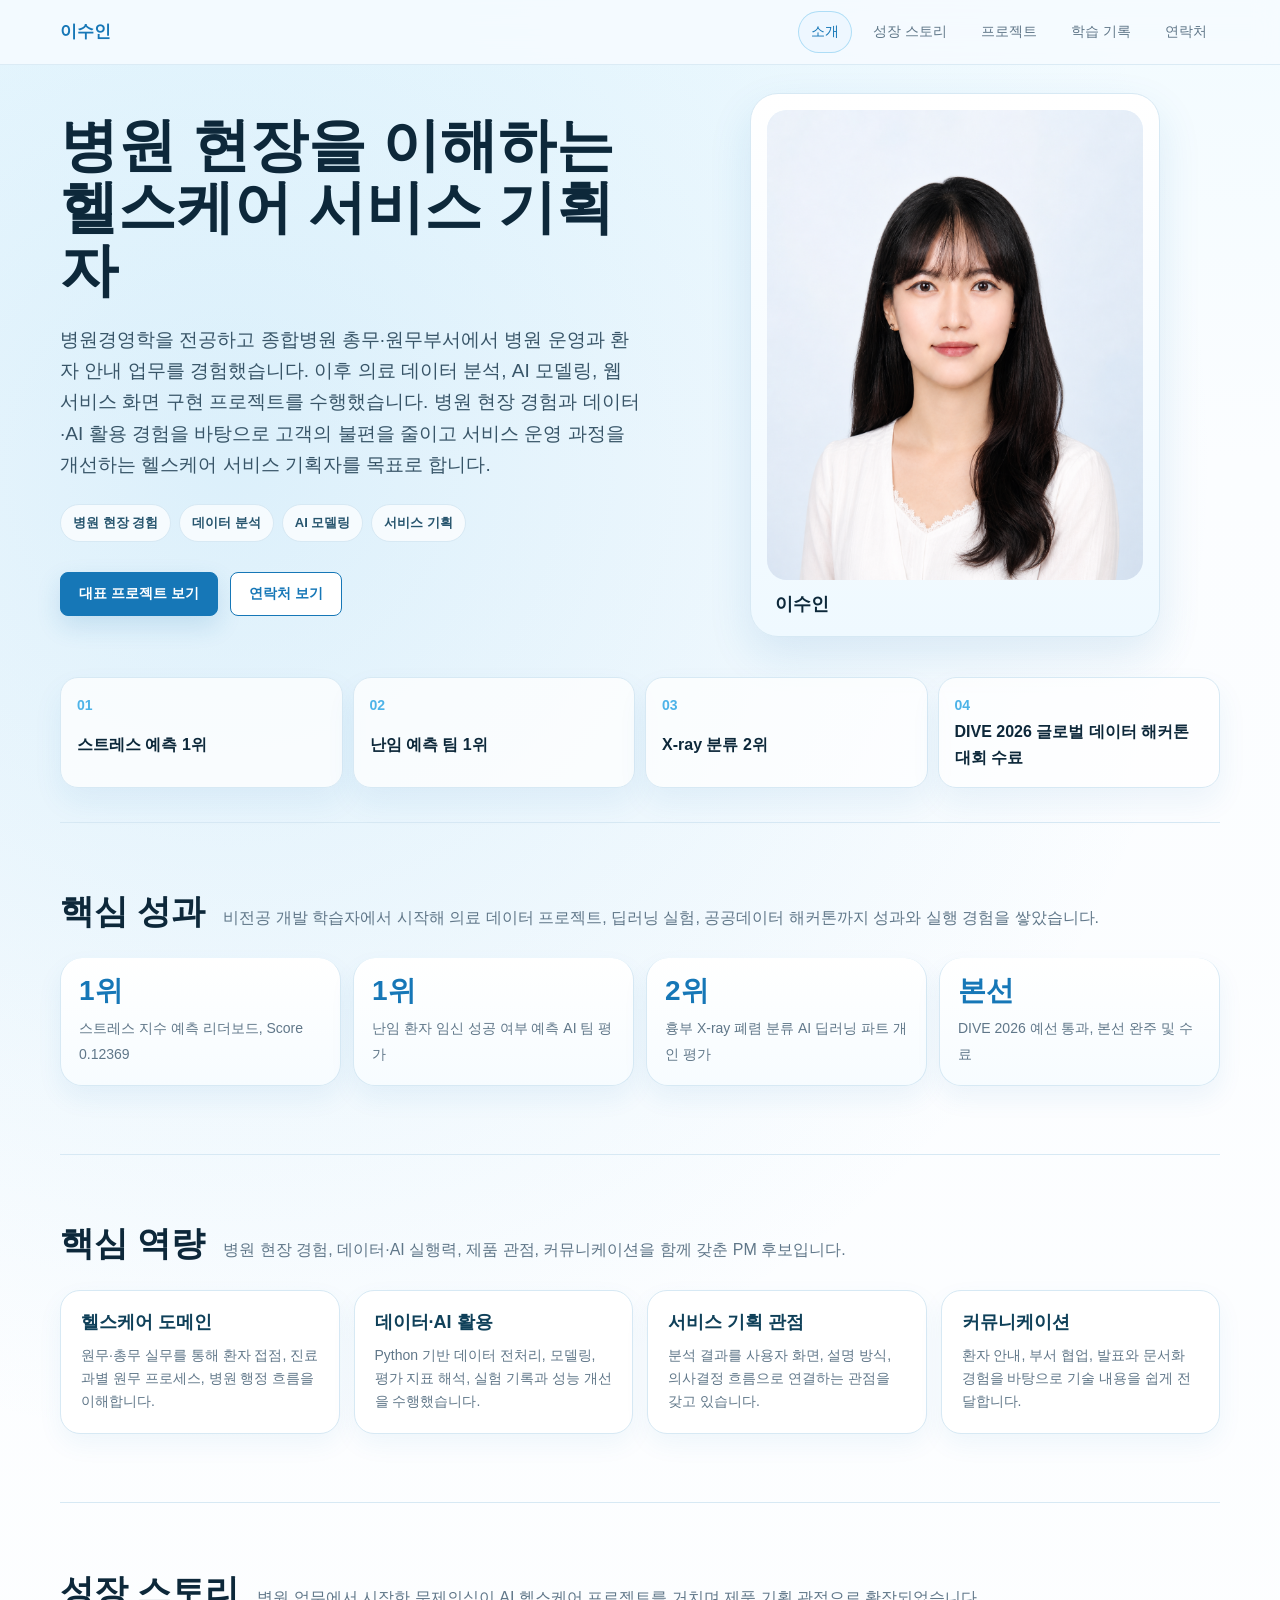
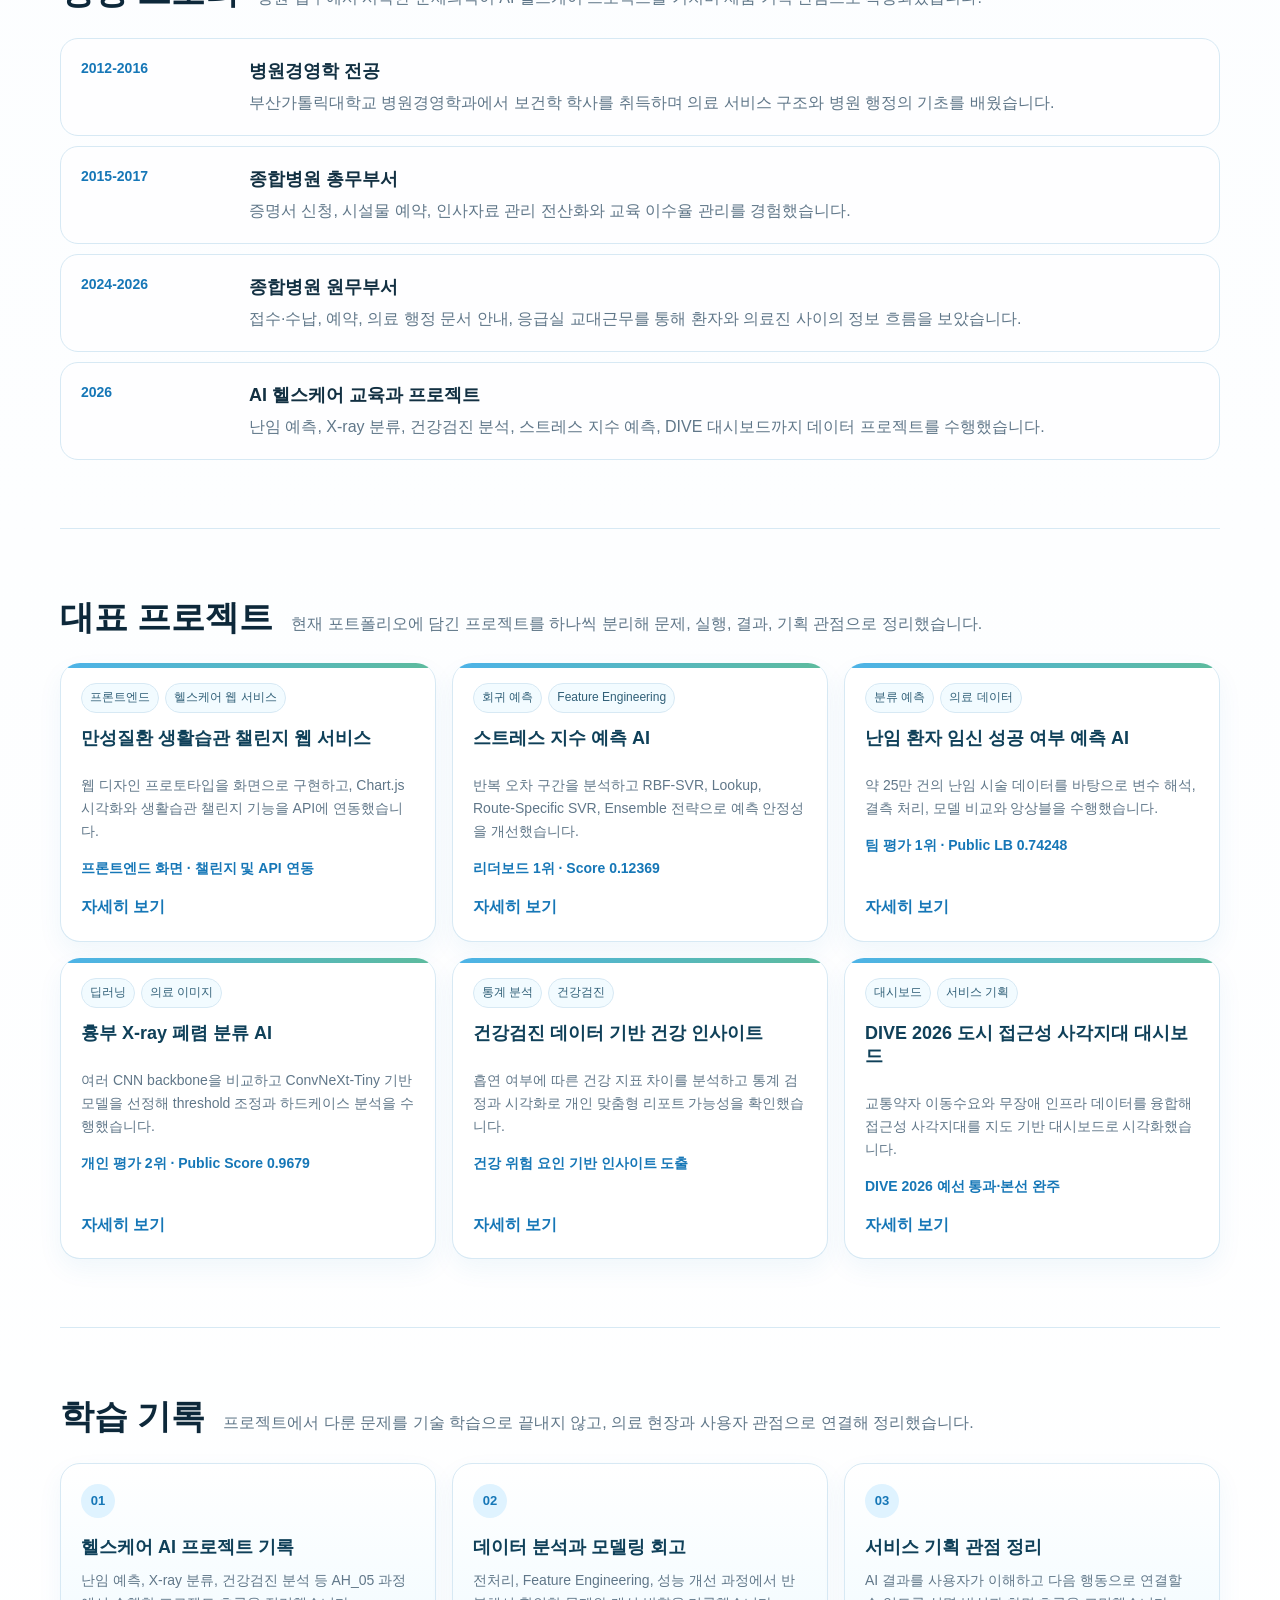
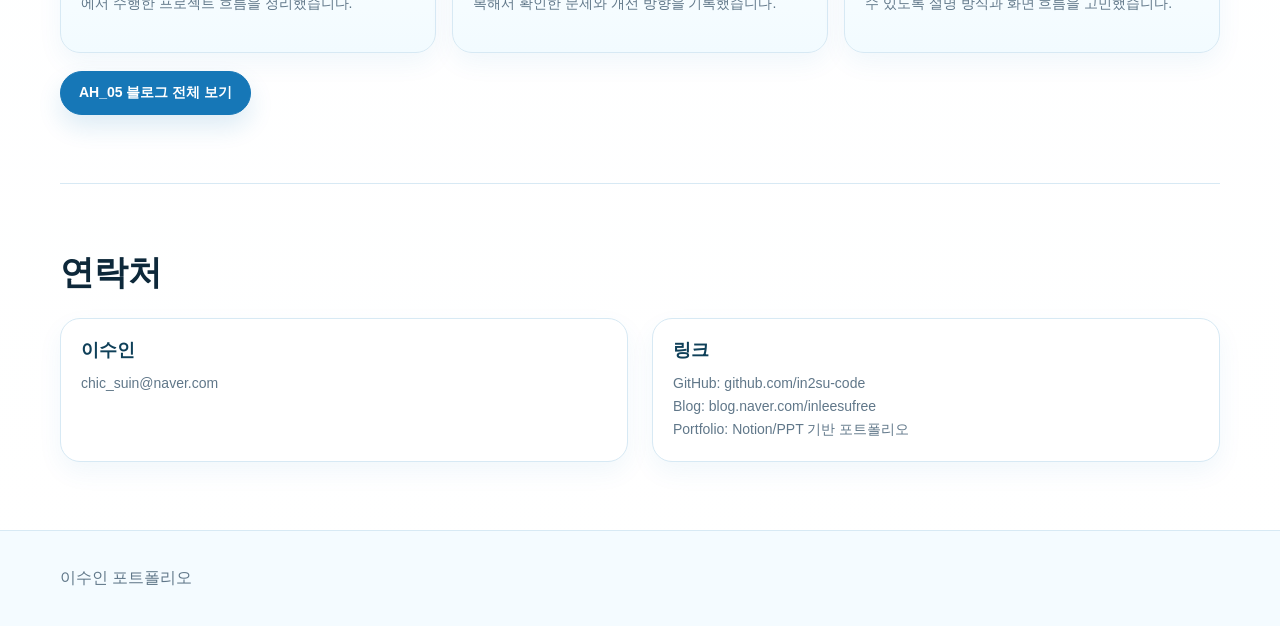
==== index.html @ c4f2ce31 "Update index.html" ====
<!doctype html>
<html lang="ko">
  <head>
    <meta charset="utf-8">
    <meta name="viewport" content="width=device-width, initial-scale=1">
    <title>이수인 포트폴리오</title>
    <link rel="stylesheet" href="styles.css?v=20261016-fit">
  </head>
  <body>
    <header class="site-header">
      <nav class="nav" aria-label="주요 메뉴">
        <a class="brand" href="index.html">이수인</a>
        <div class="nav-links">
          <a class="active" href="index.html">소개</a>
          <a href="#story">성장 스토리</a>
          <a href="#projects">프로젝트</a>
          <a href="#learning">학습 기록</a>
          <a href="#contact">연락처</a>
        </div>
      </nav>
    </header>

    <main>
      <section class="hero">
        <div class="hero-content">
          
          <h1>병원 현장을 이해하는<br>헬스케어 서비스 기획자</h1>
          <p class="hero-copy">
            병원경영학을 전공하고 종합병원 총무·원무부서에서 병원 운영과 환자 안내 업무를 경험했습니다.
            이후 의료 데이터 분석, AI 모델링, 웹 서비스 화면 구현 프로젝트를 수행했습니다.
            병원 현장 경험과 데이터·AI 활용 경험을 바탕으로 고객의 불편을 줄이고 서비스 운영 과정을 개선하는 헬스케어 서비스 기획자를 목표로 합니다.
          </p>
          <div class="hero-tags" aria-label="핵심 키워드">
            <span>병원 현장 경험</span>
            <span>데이터 분석</span>
            <span>AI 모델링</span>
            <span>서비스 기획</span>
          </div>
          <div class="hero-actions">
            <a class="button" href="#projects">대표 프로젝트 보기</a>
            <a class="button secondary" href="#contact">연락처 보기</a>
          </div>
        </div>
        <figure class="hero-visual profile-visual">
          <img src="assets/profile-portfolio-pose-v2.png" alt="이수인 프로필 사진">
          <figcaption>
            <strong>이수인</strong>
            
          </figcaption>
        </figure>
      </section>

      <section class="quick-profile" aria-label="프로필 요약">
        <a href="stress.html">
          <strong>01</strong>
          <span>스트레스 예측 1위</span>
        </a>
        <a href="infertility.html">
          <strong>02</strong>
          <span>난임 예측 팀 1위</span>
        </a>
        <a href="xray.html">
          <strong>03</strong>
          <span>X-ray 분류 2위</span>
        </a>
        <a href="dive.html">
          <strong>04</strong>
          <span>DIVE 2026 글로벌 데이터 해커톤 대회 수료</span>
        </a>
      </section>

      <section class="section" aria-labelledby="metrics-title">
        <div class="section-title">
          <h2 id="metrics-title">핵심 성과</h2>
          <p>
            비전공 개발 학습자에서 시작해 의료 데이터 프로젝트, 딥러닝 실험, 공공데이터 해커톤까지
            성과와 실행 경험을 쌓았습니다.
          </p>
        </div>
        <div class="metric-grid">
          <div class="metric">
            <strong>1위</strong>
            <span>스트레스 지수 예측 리더보드, Score 0.12369</span>
          </div>
          <div class="metric">
            <strong>1위</strong>
            <span>난임 환자 임신 성공 여부 예측 AI 팀 평가</span>
          </div>
          <div class="metric">
            <strong>2위</strong>
            <span>흉부 X-ray 폐렴 분류 AI 딥러닝 파트 개인 평가</span>
          </div>
          <div class="metric">
            <strong>본선</strong>
            <span>DIVE 2026 예선 통과, 본선 완주 및 수료</span>
          </div>
        </div>
      </section>

      <section class="section" aria-labelledby="competencies-title">
        <div class="section-title">
          <h2 id="competencies-title">핵심 역량</h2>
          <p>
            병원 현장 경험, 데이터·AI 실행력, 제품 관점, 커뮤니케이션을 함께 갖춘 PM 후보입니다.
          </p>
        </div>
        <div class="competency-grid">
          <article class="competency">
            <h3>헬스케어 도메인</h3>
            <p>원무·총무 실무를 통해 환자 접점, 진료과별 원무 프로세스, 병원 행정 흐름을 이해합니다.</p>
          </article>
          <article class="competency">
            <h3>데이터·AI 활용</h3>
            <p>Python 기반 데이터 전처리, 모델링, 평가 지표 해석, 실험 기록과 성능 개선을 수행했습니다.</p>
          </article>
          <article class="competency">
            <h3>서비스 기획 관점</h3>
            <p>분석 결과를 사용자 화면, 설명 방식, 의사결정 흐름으로 연결하는 관점을 갖고 있습니다.</p>
          </article>
          <article class="competency">
            <h3>커뮤니케이션</h3>
            <p>환자 안내, 부서 협업, 발표와 문서화 경험을 바탕으로 기술 내용을 쉽게 전달합니다.</p>
          </article>
        </div>
      </section>

      <section id="story" class="section" aria-labelledby="story-title">
        <div class="section-title">
          <h2 id="story-title">성장 스토리</h2>
          <p>
            병원 업무에서 시작한 문제의식이 AI 헬스케어 프로젝트를 거치며 제품 기획 관점으로 확장되었습니다.
          </p>
        </div>
        <div class="timeline">
          <div class="timeline-item">
            <time>2012-2016</time>
            <div>
              <h3>병원경영학 전공</h3>
              <p>부산가톨릭대학교 병원경영학과에서 보건학 학사를 취득하며 의료 서비스 구조와 병원 행정의 기초를 배웠습니다.</p>
            </div>
          </div>
          <div class="timeline-item">
            <time>2015-2017</time>
            <div>
              <h3>종합병원 총무부서</h3>
              <p>증명서 신청, 시설물 예약, 인사자료 관리 전산화와 교육 이수율 관리를 경험했습니다.</p>
            </div>
          </div>
          <div class="timeline-item">
            <time>2024-2026</time>
            <div>
              <h3>종합병원 원무부서</h3>
              <p>접수·수납, 예약, 의료 행정 문서 안내, 응급실 교대근무를 통해 환자와 의료진 사이의 정보 흐름을 보았습니다.</p>
            </div>
          </div>
          <div class="timeline-item">
            <time>2026</time>
            <div>
              <h3>AI 헬스케어 교육과 프로젝트</h3>
              <p>난임 예측, X-ray 분류, 건강검진 분석, 스트레스 지수 예측, DIVE 대시보드까지 데이터 프로젝트를 수행했습니다.</p>
            </div>
          </div>
        </div>
      </section>

      <section id="projects" class="section" aria-labelledby="projects-title">
        <div class="section-title">
          <h2 id="projects-title">대표 프로젝트</h2>
          <p>현재 포트폴리오에 담긴 프로젝트를 하나씩 분리해 문제, 실행, 결과, 기획 관점으로 정리했습니다.</p>
        </div>
        <div class="project-grid">
          <article class="project-card">
            <div class="tag-row">
              <span class="tag">프론트엔드</span>
              <span class="tag">헬스케어 웹 서비스</span>
            </div>
            <h3>만성질환 생활습관 챌린지 웹 서비스</h3>
            <p>웹 디자인 프로토타입을 화면으로 구현하고, Chart.js 시각화와 생활습관 챌린지 기능을 API에 연동했습니다.</p>
            <p class="result">프론트엔드 화면 · 챌린지 및 API 연동</p>
            <a href="chronic-challenge.html">자세히 보기</a>
          </article>
          <article class="project-card">
            <div class="tag-row">
              <span class="tag">회귀 예측</span>
              <span class="tag">Feature Engineering</span>
            </div>
            <h3>스트레스 지수 예측 AI</h3>
            <p>반복 오차 구간을 분석하고 RBF-SVR, Lookup, Route-Specific SVR, Ensemble 전략으로 예측 안정성을 개선했습니다.</p>
            <p class="result">리더보드 1위 · Score 0.12369</p>
            <a href="stress.html">자세히 보기</a>
          </article>
          <article class="project-card">
            <div class="tag-row">
              <span class="tag">분류 예측</span>
              <span class="tag">의료 데이터</span>
            </div>
            <h3>난임 환자 임신 성공 여부 예측 AI</h3>
            <p>약 25만 건의 난임 시술 데이터를 바탕으로 변수 해석, 결측 처리, 모델 비교와 앙상블을 수행했습니다.</p>
            <p class="result">팀 평가 1위 · Public LB 0.74248</p>
            <a href="infertility.html">자세히 보기</a>
          </article>
          <article class="project-card">
            <div class="tag-row">
              <span class="tag">딥러닝</span>
              <span class="tag">의료 이미지</span>
            </div>
            <h3>흉부 X-ray 폐렴 분류 AI</h3>
            <p>여러 CNN backbone을 비교하고 ConvNeXt-Tiny 기반 모델을 선정해 threshold 조정과 하드케이스 분석을 수행했습니다.</p>
            <p class="result">개인 평가 2위 · Public Score 0.9679</p>
            <a href="xray.html">자세히 보기</a>
          </article>
          <article class="project-card">
            <div class="tag-row">
              <span class="tag">통계 분석</span>
              <span class="tag">건강검진</span>
            </div>
            <h3>건강검진 데이터 기반 건강 인사이트</h3>
            <p>흡연 여부에 따른 건강 지표 차이를 분석하고 통계 검정과 시각화로 개인 맞춤형 리포트 가능성을 확인했습니다.</p>
            <p class="result">건강 위험 요인 기반 인사이트 도출</p>
            <a href="healthcheck.html">자세히 보기</a>
          </article>
          <article class="project-card">
            <div class="tag-row">
              <span class="tag">대시보드</span>
              <span class="tag">서비스 기획</span>
            </div>
            <h3>DIVE 2026 도시 접근성 사각지대 대시보드</h3>
            <p>교통약자 이동수요와 무장애 인프라 데이터를 융합해 접근성 사각지대를 지도 기반 대시보드로 시각화했습니다.</p>
            <p class="result">DIVE 2026 예선 통과·본선 완주</p>
            <a href="dive.html">자세히 보기</a>
          </article>
        </div>
      </section>

      <section id="learning" class="section" aria-labelledby="learning-title">
        <div class="section-title">
          <h2 id="learning-title">학습 기록</h2>
          <p>
            프로젝트에서 다룬 문제를 기술 학습으로 끝내지 않고, 의료 현장과 사용자 관점으로 연결해 정리했습니다.
          </p>
        </div>
        <div class="learning-grid">
          <article class="learning-card">
            <span>01</span>
            <h3>헬스케어 AI 프로젝트 기록</h3>
            <p>난임 예측, X-ray 분류, 건강검진 분석 등 AH_05 과정에서 수행한 프로젝트 흐름을 정리했습니다.</p>
          </article>
          <article class="learning-card">
            <span>02</span>
            <h3>데이터 분석과 모델링 회고</h3>
            <p>전처리, Feature Engineering, 성능 개선 과정에서 반복해서 확인한 문제와 개선 방향을 기록했습니다.</p>
          </article>
          <article class="learning-card">
            <span>03</span>
            <h3>서비스 기획 관점 정리</h3>
            <p>AI 결과를 사용자가 이해하고 다음 행동으로 연결할 수 있도록 설명 방식과 화면 흐름을 고민했습니다.</p>
          </article>
        </div>
        <a class="learning-link" href="https://blog.naver.com/PostList.naver?blogId=inleesufree&from=postList&categoryNo=29" target="_blank" rel="noopener">
          AH_05 블로그 전체 보기
        </a>
      </section>

      <section id="contact" class="section">
        <div class="section-title">
          <h2>연락처</h2>
          
        </div>
        <div class="two-col">
          <div class="text-panel">
            <h3>이수인</h3>
            <p>chic_suin@naver.com</p>
          </div>
          <div class="text-panel">
            <h3>링크</h3>
            <p>
              GitHub: <a href="https://github.com/in2su-code">github.com/in2su-code</a><br>
              Blog: <a href="https://blog.naver.com/inleesufree">blog.naver.com/inleesufree</a><br>
              Portfolio: Notion/PPT 기반 포트폴리오
            </p>
          </div>
        </div>
      </section>
    </main>

    <footer class="footer">
      <div class="footer-inner">
        <span>이수인 포트폴리오</span>
        
      </div>
    </footer>
  </body>
</html>
---- styles.css ----
:root {
  --ink: #123042;
  --muted: #607789;
  --line: #d7e9f4;
  --soft: #eef8ff;
  --soft-strong: #dff3ff;
  --panel: #ffffff;
  --sky: #4db3e8;
  --blue: #1677b7;
  --teal: #2c9bb3;
  --mint: #5dbb9d;
  --coral: #e57863;
  --amber: #c99a36;
  --shadow: 0 18px 44px rgba(22, 119, 183, 0.12);
  --max: 1160px;
}

* {
  box-sizing: border-box;
}

body {
  margin: 0;
  font-family: "Apple SD Gothic Neo", "Noto Sans KR", Inter, Arial, sans-serif;
  color: var(--ink);
  background:
    radial-gradient(circle at 18% 12%, rgba(77, 179, 232, 0.18), transparent 28%),
    linear-gradient(180deg, #f2fbff 0, #fbfdff 460px, #ffffff 100%);
  line-height: 1.65;
}

a {
  color: inherit;
  text-decoration: none;
}

img {
  display: block;
  max-width: 100%;
}

.site-header {
  position: sticky;
  top: 0;
  z-index: 20;
  border-bottom: 1px solid rgba(215, 233, 244, 0.9);
  background: rgba(246, 251, 255, 0.86);
  backdrop-filter: blur(12px);
}

.nav {
  width: min(var(--max), calc(100% - 40px));
  margin: 0 auto;
  min-height: 64px;
  display: flex;
  align-items: center;
  justify-content: space-between;
  gap: 24px;
}

.brand {
  font-weight: 800;
  letter-spacing: 0;
  color: var(--blue);
  font-size: 17px;
}

.brand span {
  display: block;
  font-size: 12px;
  color: var(--mint);
  font-weight: 700;
  margin-top: -5px;
}

.nav-links {
  display: flex;
  gap: 8px;
  align-items: center;
  font-size: 14px;
  color: var(--muted);
}

.nav-links a {
  padding: 8px 12px;
  border: 1px solid transparent;
  border-radius: 999px;
}

.nav-links a:hover,
.nav-links .active {
  color: var(--blue);
  border-color: rgba(77, 179, 232, 0.4);
  background: rgba(238, 248, 255, 0.9);
}

.hero {
  width: min(var(--max), calc(100% - 40px));
  margin: 0 auto;
  padding: 12px 0 24px;
  display: grid;
  grid-template-columns: 1.05fr 0.95fr;
  gap: 46px;
  align-items: center;
}

.hero-content {
  position: relative;
}

.eyebrow {
  font-size: 13px;
  font-weight: 800;
  color: var(--blue);
  letter-spacing: 0.02em;
  margin: 0 0 14px;
}

h1 {
  margin: 0;
  font-size: 58px;
  line-height: 1.08;
  letter-spacing: 0;
  color: #0d283a;
}

.hero-copy {
  margin: 22px 0 0;
  font-size: 19px;
  color: #385568;
  max-width: 680px;
}

.hero-tags {
  display: flex;
  flex-wrap: wrap;
  gap: 8px;
  margin-top: 24px;
}

.hero-tags span {
  border: 1px solid var(--line);
  border-radius: 999px;
  padding: 7px 12px;
  background: rgba(255, 255, 255, 0.72);
  color: #27556e;
  font-size: 13px;
  font-weight: 800;
}

.hero-actions {
  display: flex;
  gap: 12px;
  flex-wrap: wrap;
  margin-top: 30px;
}

.button {
  display: inline-flex;
  align-items: center;
  justify-content: center;
  min-height: 44px;
  padding: 0 18px;
  border: 1px solid var(--blue);
  border-radius: 8px;
  font-size: 14px;
  font-weight: 800;
  background: var(--blue);
  color: #fff;
  box-shadow: 0 10px 24px rgba(22, 119, 183, 0.16);
}

.button.secondary {
  background: #fff;
  color: var(--blue);
  box-shadow: none;
}

.hero-visual {
  background: var(--panel);
  border: 1px solid var(--line);
  border-radius: 28px;
  box-shadow: var(--shadow);
  padding: 12px;
}

.hero-visual img {
  width: 100%;
  aspect-ratio: 16 / 9;
  object-fit: cover;
  border-radius: 20px;
}

.profile-visual {
  width: min(410px, 100%);
  justify-self: center;
  padding: 16px;
  background:
    linear-gradient(180deg, #ffffff 0%, #eff9ff 100%);
}

.profile-visual img {
  aspect-ratio: 4 / 5;
  object-fit: cover;
  object-position: center top;
  background: #eef8ff;
}

.profile-visual figcaption {
  display: grid;
  gap: 2px;
  padding: 14px 8px 4px;
  color: #0d283a;
}

.profile-visual figcaption strong {
  font-size: 18px;
  line-height: 1.2;
}

.profile-visual figcaption span {
  font-size: 13px;
  color: var(--muted);
}

.quick-profile {
  width: min(var(--max), calc(100% - 40px));
  margin: 0 auto 34px;
  display: grid;
  grid-template-columns: repeat(4, 1fr);
  gap: 10px;
}

.quick-profile a {
  display: grid;
  gap: 2px;
  min-height: 88px;
  padding: 16px;
  border: 1px solid var(--line);
  border-radius: 18px;
  background: rgba(255, 255, 255, 0.76);
  box-shadow: 0 14px 30px rgba(22, 119, 183, 0.07);
}

.quick-profile strong {
  color: var(--sky);
  font-size: 14px;
}

.quick-profile span {
  color: #0d283a;
  font-weight: 900;
}

.section {
  width: min(var(--max), calc(100% - 40px));
  margin: 0 auto;
  padding: 68px 0;
  border-top: 1px solid var(--line);
}

.section-title {
  display: flex;
  align-items: baseline;
  gap: 18px;
  margin-bottom: 26px;
}

.section-title h2 {
  margin: 0;
  flex: 0 0 auto;
  font-size: 34px;
  line-height: 1.18;
  letter-spacing: 0;
  color: #0d283a;
}

.section-title p {
  margin: 0;
  color: var(--muted);
  font-size: 16px;
}

.metric-grid {
  display: grid;
  grid-template-columns: repeat(4, 1fr);
  gap: 12px;
}

.metric {
  border: 1px solid var(--line);
  background:
    linear-gradient(180deg, #ffffff 0%, #f7fcff 100%);
  border-radius: 22px;
  padding: 18px;
  min-height: 118px;
  border-top: 0;
  box-shadow: 0 12px 26px rgba(22, 119, 183, 0.07);
}

.metric strong {
  display: block;
  font-size: 28px;
  line-height: 1.1;
  color: var(--blue);
  margin-bottom: 8px;
}

.metric span {
  color: var(--muted);
  font-size: 14px;
}

.two-col {
  display: grid;
  grid-template-columns: 1fr 1fr;
  gap: 24px;
}

.competency-grid {
  display: grid;
  grid-template-columns: repeat(4, 1fr);
  gap: 14px;
}

.competency,
.project-card,
.text-panel,
.evidence-card,
.learning-card {
  border: 1px solid var(--line);
  background: var(--panel);
  border-radius: 20px;
  padding: 20px;
  box-shadow: 0 10px 26px rgba(22, 119, 183, 0.06);
}

.competency h3,
.project-card h3,
.text-panel h3,
.evidence-card h3,
.learning-card h3 {
  margin: 0 0 10px;
  font-size: 18px;
  line-height: 1.28;
  color: #0f4059;
}

.competency p,
.project-card p,
.text-panel p,
.evidence-card p,
.learning-card p {
  margin: 0;
  color: var(--muted);
  font-size: 14px;
}

.project-grid {
  display: grid;
  grid-template-columns: repeat(3, minmax(0, 1fr));
  gap: 16px;
}

.project-card {
  display: flex;
  flex-direction: column;
  gap: 14px;
  min-height: 270px;
  border-top: 0;
  position: relative;
  overflow: hidden;
}

.project-card::before {
  content: "";
  height: 5px;
  position: absolute;
  inset: 0 0 auto;
  background: linear-gradient(90deg, var(--sky), var(--mint));
}

.tag-row {
  display: flex;
  flex-wrap: wrap;
  gap: 6px;
}

.tag {
  border: 1px solid var(--line);
  border-radius: 999px;
  padding: 4px 8px;
  font-size: 12px;
  color: #316078;
  background: #f2fbff;
}

.project-card .result {
  color: var(--blue);
  font-weight: 800;
}

.project-card a {
  margin-top: auto;
  color: var(--blue);
  font-weight: 800;
}

.learning-grid {
  display: grid;
  grid-template-columns: repeat(3, 1fr);
  gap: 16px;
}

.learning-card {
  min-height: 190px;
  background:
    linear-gradient(180deg, #ffffff 0%, #f2fbff 100%);
}

.learning-card span {
  display: inline-grid;
  place-items: center;
  width: 34px;
  height: 34px;
  margin-bottom: 18px;
  border-radius: 50%;
  background: var(--soft-strong);
  color: var(--blue);
  font-weight: 900;
  font-size: 13px;
}

.learning-link {
  display: inline-flex;
  align-items: center;
  justify-content: center;
  min-height: 44px;
  margin-top: 18px;
  padding: 0 18px;
  border: 1px solid var(--blue);
  border-radius: 999px;
  background: var(--blue);
  color: #fff;
  font-size: 14px;
  font-weight: 900;
  box-shadow: 0 12px 24px rgba(22, 119, 183, 0.14);
}

.learning-link:hover {
  background: #0f659e;
  border-color: #0f659e;
}

.timeline {
  display: grid;
  gap: 10px;
}

.timeline-item {
  display: grid;
  grid-template-columns: 150px 1fr;
  gap: 18px;
  padding: 18px 20px;
  border: 1px solid var(--line);
  border-radius: 18px;
  background: rgba(255, 255, 255, 0.72);
}

.timeline-item:first-child {
  border-top: 1px solid var(--line);
}

.timeline-item time {
  color: var(--blue);
  font-weight: 800;
  font-size: 14px;
}

.timeline-item h3 {
  margin: 0 0 4px;
  font-size: 18px;
}

.timeline-item p {
  margin: 0;
  color: var(--muted);
}

.page-hero {
  width: min(var(--max), calc(100% - 40px));
  margin: 0 auto;
  padding: 62px 0 38px;
  border-bottom: 1px solid var(--line);
}

.page-hero h1 {
  font-size: 48px;
  max-width: 900px;
}

.page-hero p {
  max-width: 820px;
  margin: 18px 0 0;
  color: var(--muted);
  font-size: 18px;
}

.case-layout {
  width: min(var(--max), calc(100% - 40px));
  margin: 0 auto;
  padding: 28px 0 68px;
  display: grid;
  gap: 34px;
}

.case-block {
  display: grid;
  grid-template-columns: 0.95fr 1.05fr;
  gap: 26px;
  align-items: start;
  border-top: 0;
  padding-top: 34px;
}

.case-block.reverse {
  grid-template-columns: 1.05fr 0.95fr;
}

.case-meta {
  display: grid;
  grid-template-columns: repeat(2, 1fr);
  gap: 8px;
  margin: 18px 0;
}

.case-meta div {
  background: var(--soft);
  border: 1px solid var(--line);
  border-radius: 8px;
  padding: 10px;
  font-size: 13px;
  color: var(--muted);
}

.case-meta strong {
  display: block;
  color: var(--blue);
  margin-bottom: 2px;
}

.case-text h2 {
  margin: 0 0 12px;
  font-size: 30px;
  line-height: 1.18;
  color: #0d283a;
}

.case-text h3 {
  margin: 18px 0 6px;
  font-size: 15px;
  color: var(--blue);
}

.case-text p {
  margin: 0;
  color: var(--muted);
}

.visual-frame {
  border: 1px solid var(--line);
  background: #fff;
  border-radius: 8px;
  box-shadow: var(--shadow);
  padding: 8px;
}

.visual-frame img {
  width: 100%;
  aspect-ratio: 16 / 9;
  object-fit: cover;
  border-radius: 6px;
}

.project-shot-list {
  display: grid;
  gap: 14px;
}

.project-shot-list .visual-frame {
  margin: 0;
}

.visual-frame a {
  display: block;
}

.visual-frame figcaption {
  padding: 8px 4px 2px;
  color: var(--muted);
  font-size: 13px;
}

.insight-band {
  border-left: 4px solid var(--mint);
  border-radius: 8px;
  background: #edf9f6;
  padding: 18px 20px;
}

.insight-band p {
  margin: 0;
  color: #254d44;
}

.footer {
  border-top: 1px solid var(--line);
  padding: 34px 0;
  color: var(--muted);
  background: #f4fbff;
}

.footer-inner {
  width: min(var(--max), calc(100% - 40px));
  margin: 0 auto;
  display: flex;
  justify-content: space-between;
  gap: 20px;
  flex-wrap: wrap;
}

@media (max-width: 920px) {
  .hero,
  .case-block,
  .case-block.reverse,
  .two-col {
    grid-template-columns: 1fr;
  }

  .hero {
    padding-top: 24px;
  }

  .profile-visual {
    justify-self: start;
  }

  .quick-profile,
  .learning-grid,
  .metric-grid,
  .competency-grid,
  .project-grid {
    grid-template-columns: repeat(2, 1fr);
  }

  h1,
  .page-hero h1 {
    font-size: 40px;
  }

  .case-block.reverse .visual-frame {
    order: 2;
  }
}

@media (max-width: 640px) {
  .nav {
    align-items: flex-start;
    flex-direction: column;
    padding: 14px 0;
    width: min(var(--max), calc(100% - 28px));
  }

  .nav-links {
    gap: 12px;
    flex-wrap: wrap;
    font-size: 13px;
  }

  .hero {
    padding-top: 20px;
    width: min(var(--max), calc(100% - 28px));
    gap: 26px;
  }

  h1,
  .page-hero h1 {
    font-size: 32px;
  }

  .hero-copy,
  .page-hero p {
    font-size: 16px;
  }

  .section,
  .page-hero,
  .case-layout,
  .footer-inner {
    width: min(var(--max), calc(100% - 28px));
  }

  .section-title {
    display: block;
  }

  .section-title p {
    margin-top: 8px;
  }

  .quick-profile,
  .learning-grid,
  .metric-grid,
  .competency-grid,
  .project-grid,
  .case-meta {
    grid-template-columns: 1fr;
  }

  .quick-profile {
    width: min(var(--max), calc(100% - 28px));
    margin-bottom: 18px;
  }

  .button {
    width: 100%;
  }

  .timeline-item {
    grid-template-columns: 1fr;
  }

  .profile-visual {
    width: 100%;
  }
}
.brand span {
  display: none;
}
@media (min-width: 921px) and (max-height: 800px) {
  .profile-visual {
    width: min(330px, 100%);
  }
}
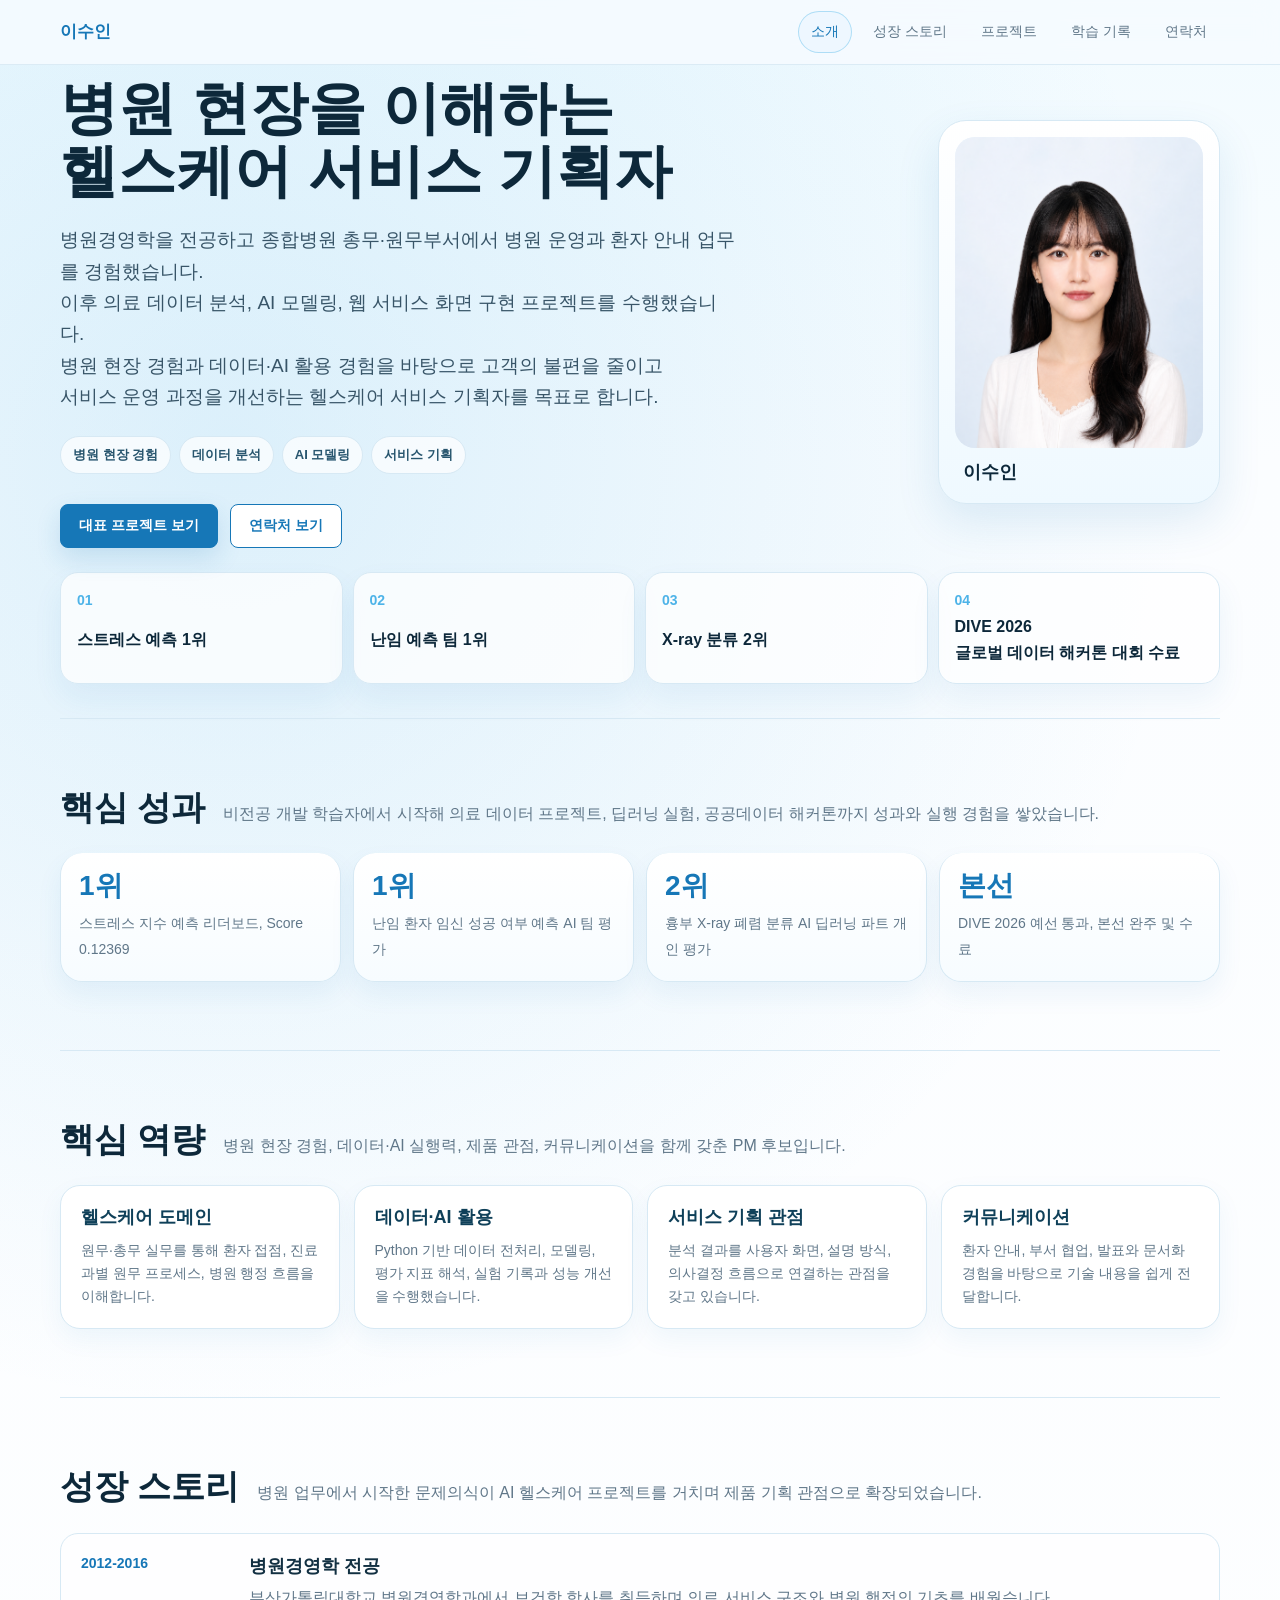
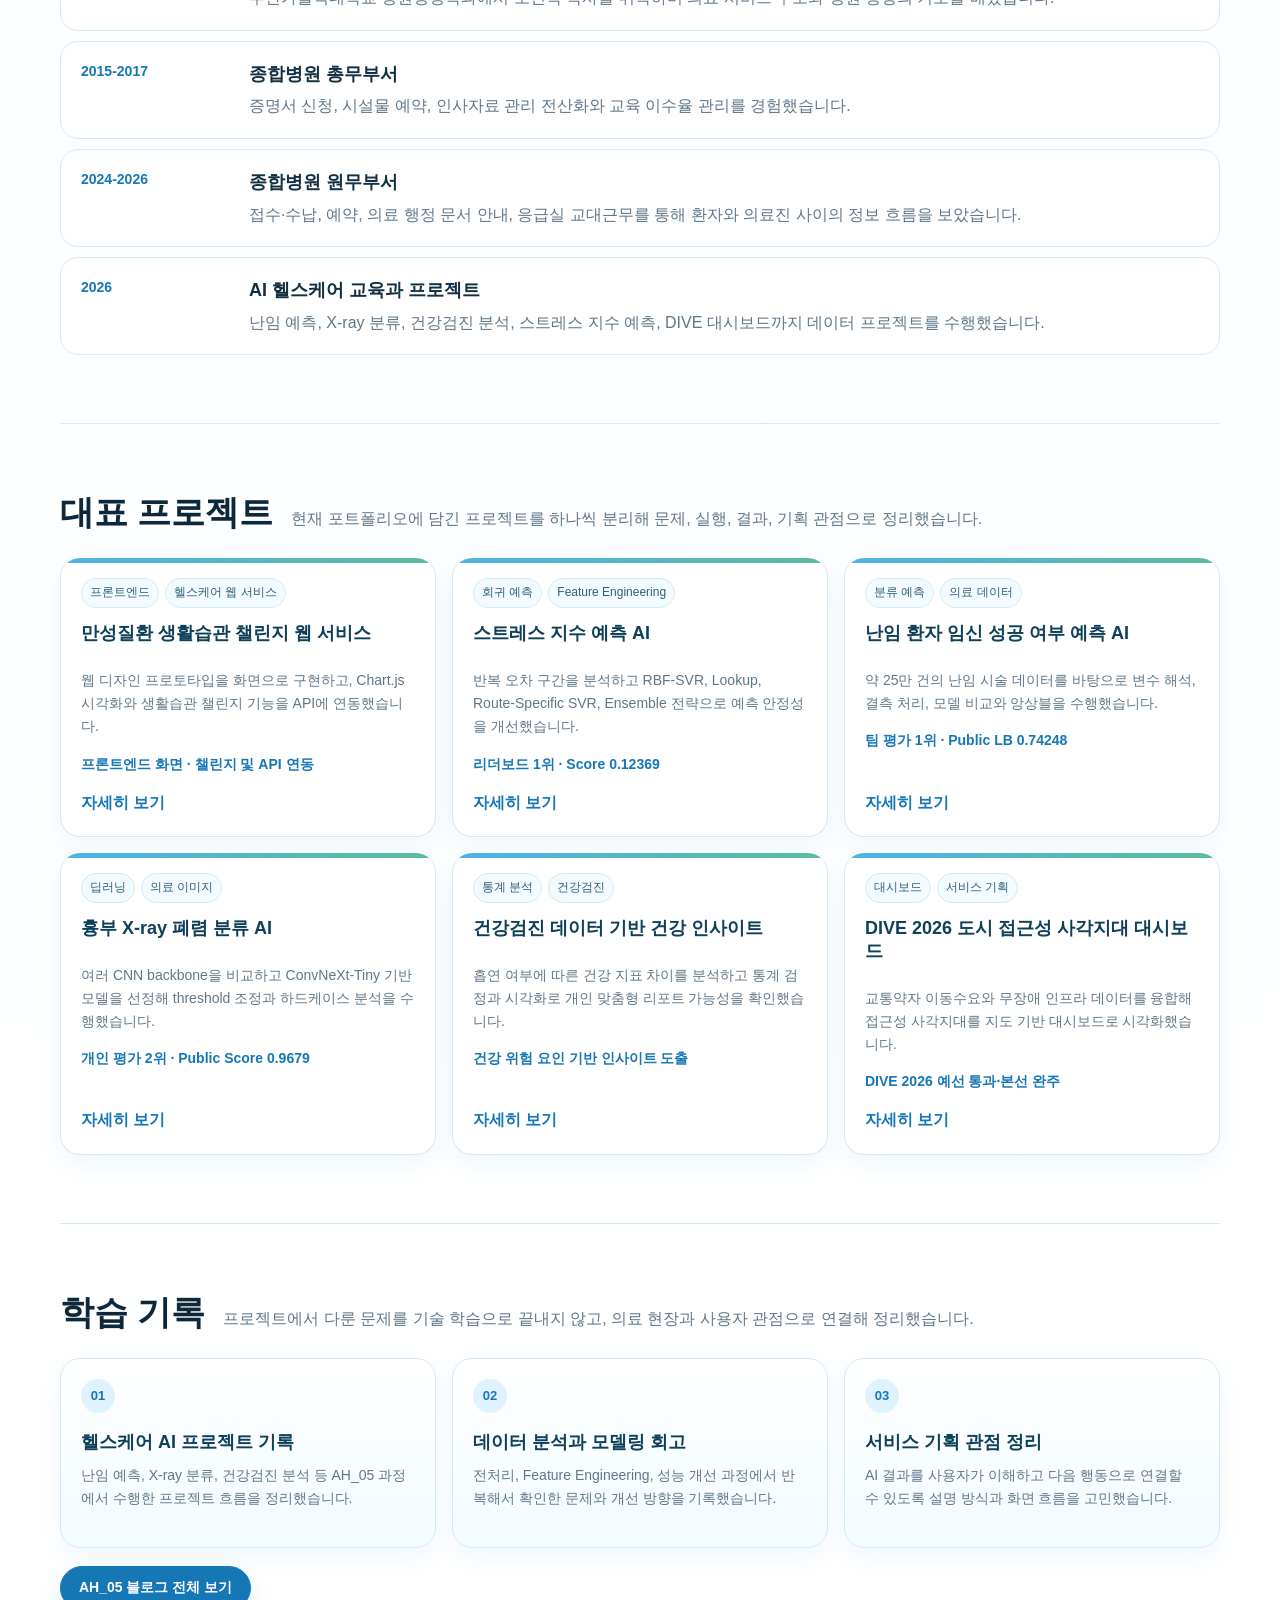
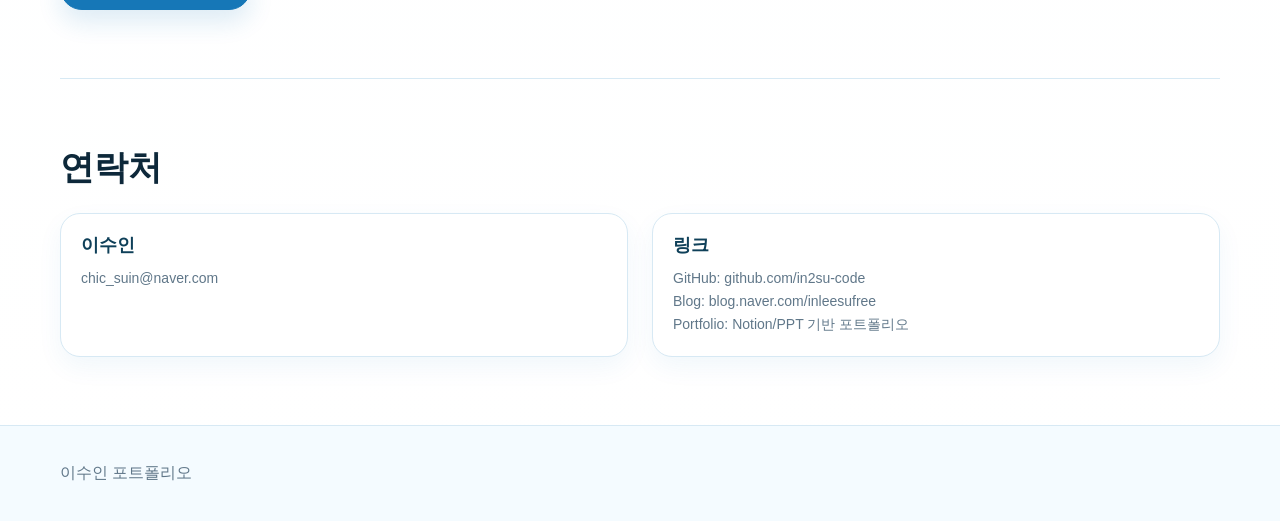
==== commit db6bf5e6: "Update index.html" ====
--- a/index.html
+++ b/index.html
@@ -4,7 +4,7 @@
     <meta charset="utf-8">
     <meta name="viewport" content="width=device-width, initial-scale=1">
     <title>이수인 포트폴리오</title>
-    <link rel="stylesheet" href="styles.css?v=20261016-fit">
+    <link rel="stylesheet" href="styles.css?v=20261016-align">
   </head>
   <body>
     <header class="site-header">
@@ -26,9 +26,9 @@
           
           <h1>병원 현장을 이해하는<br>헬스케어 서비스 기획자</h1>
           <p class="hero-copy">
-            병원경영학을 전공하고 종합병원 총무·원무부서에서 병원 운영과 환자 안내 업무를 경험했습니다.
-            이후 의료 데이터 분석, AI 모델링, 웹 서비스 화면 구현 프로젝트를 수행했습니다.
-            병원 현장 경험과 데이터·AI 활용 경험을 바탕으로 고객의 불편을 줄이고 서비스 운영 과정을 개선하는 헬스케어 서비스 기획자를 목표로 합니다.
+            병원경영학을 전공하고 종합병원 총무·원무부서에서 병원 운영과 환자 안내 업무를 경험했습니다.<br>
+            이후 의료 데이터 분석, AI 모델링, 웹 서비스 화면 구현 프로젝트를 수행했습니다.<br>
+            병원 현장 경험과 데이터·AI 활용 경험을 바탕으로 고객의 불편을 줄이고<br>서비스 운영 과정을 개선하는 헬스케어 서비스 기획자를 목표로 합니다.
           </p>
           <div class="hero-tags" aria-label="핵심 키워드">
             <span>병원 현장 경험</span>
@@ -65,7 +65,7 @@
         </a>
         <a href="dive.html">
           <strong>04</strong>
-          <span>DIVE 2026 글로벌 데이터 해커톤 대회 수료</span>
+          <span>DIVE 2026<br>글로벌 데이터 해커톤 대회 수료</span>
         </a>
       </section>
 
--- a/styles.css
+++ b/styles.css
@@ -742,3 +742,18 @@
     width: min(330px, 100%);
   }
 }
+@media (min-width: 921px) {
+  .hero {
+    grid-template-columns: repeat(4, minmax(0, 1fr));
+    gap: 10px;
+  }
+  .hero-content {
+    grid-column: 1 / 4;
+    padding-right: 32px;
+  }
+  .hero .profile-visual {
+    grid-column: 4;
+    width: 100%;
+    margin: 0;
+  }
+}
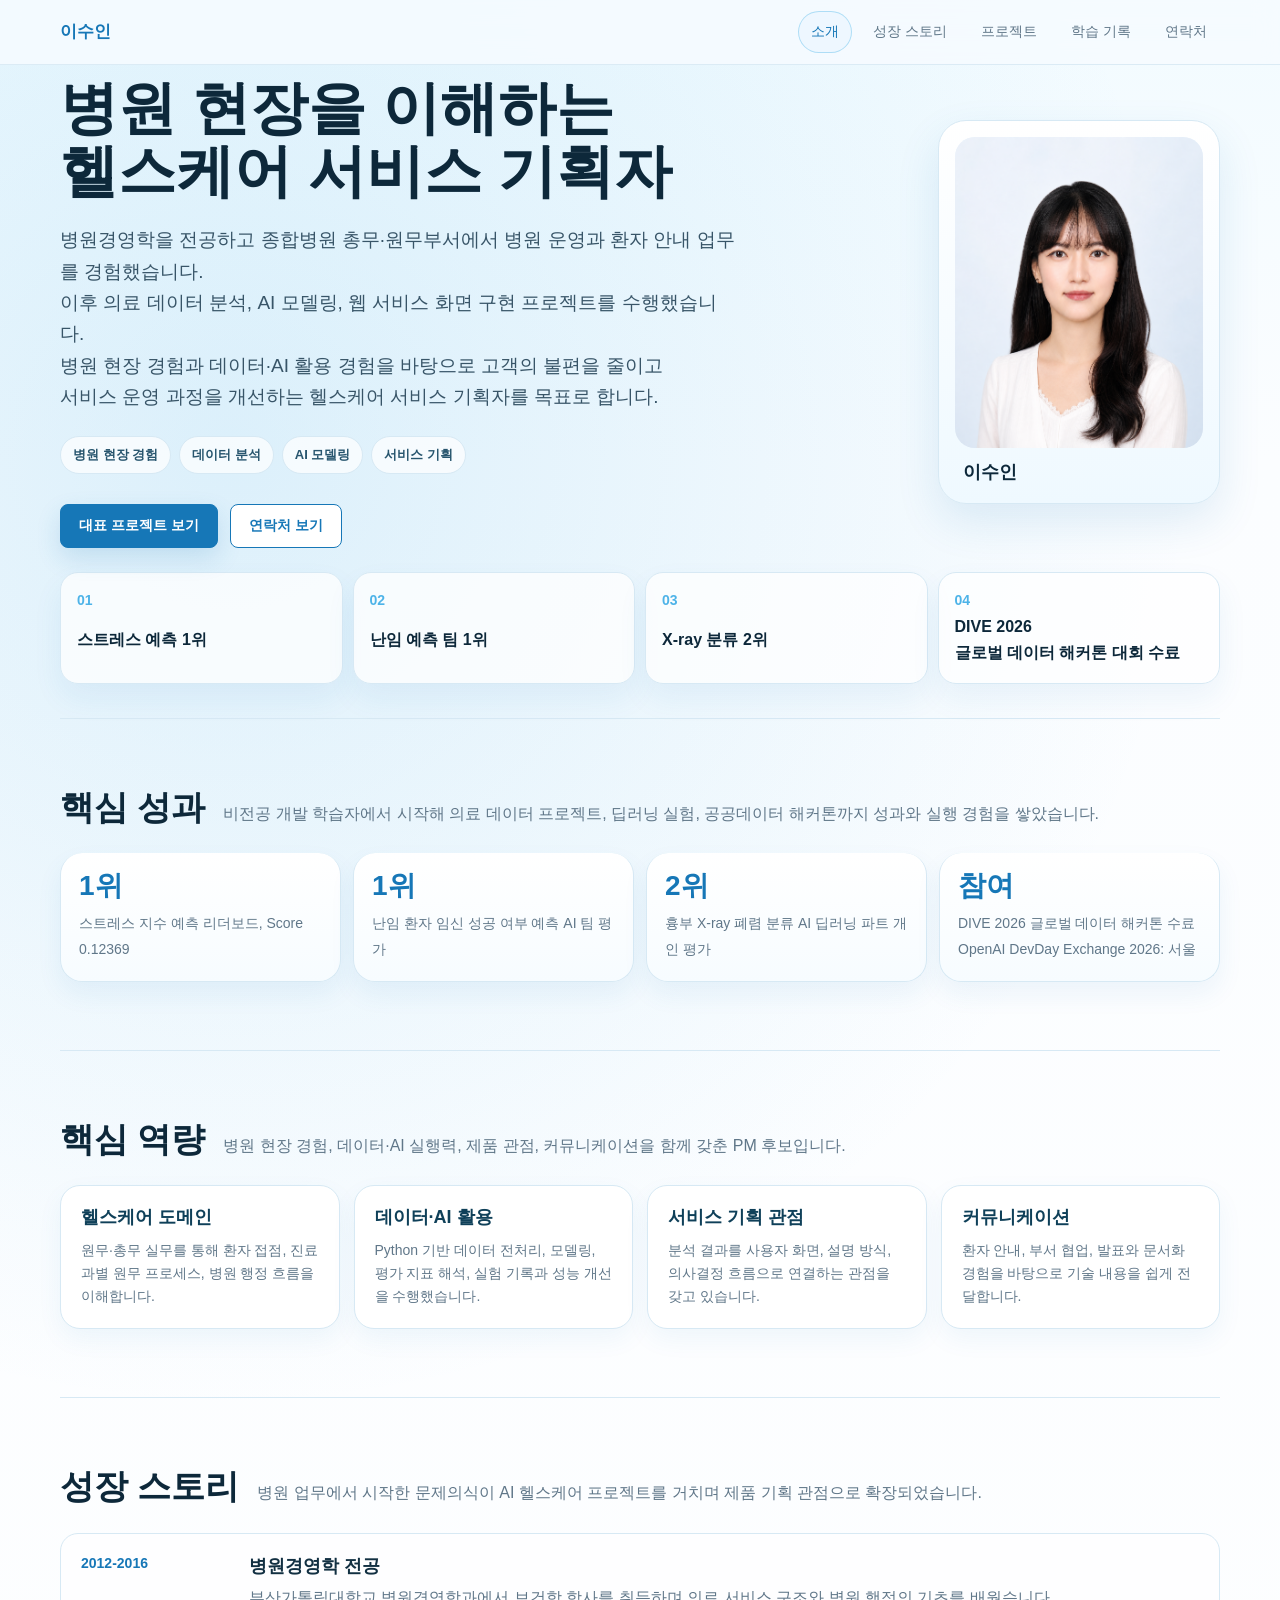
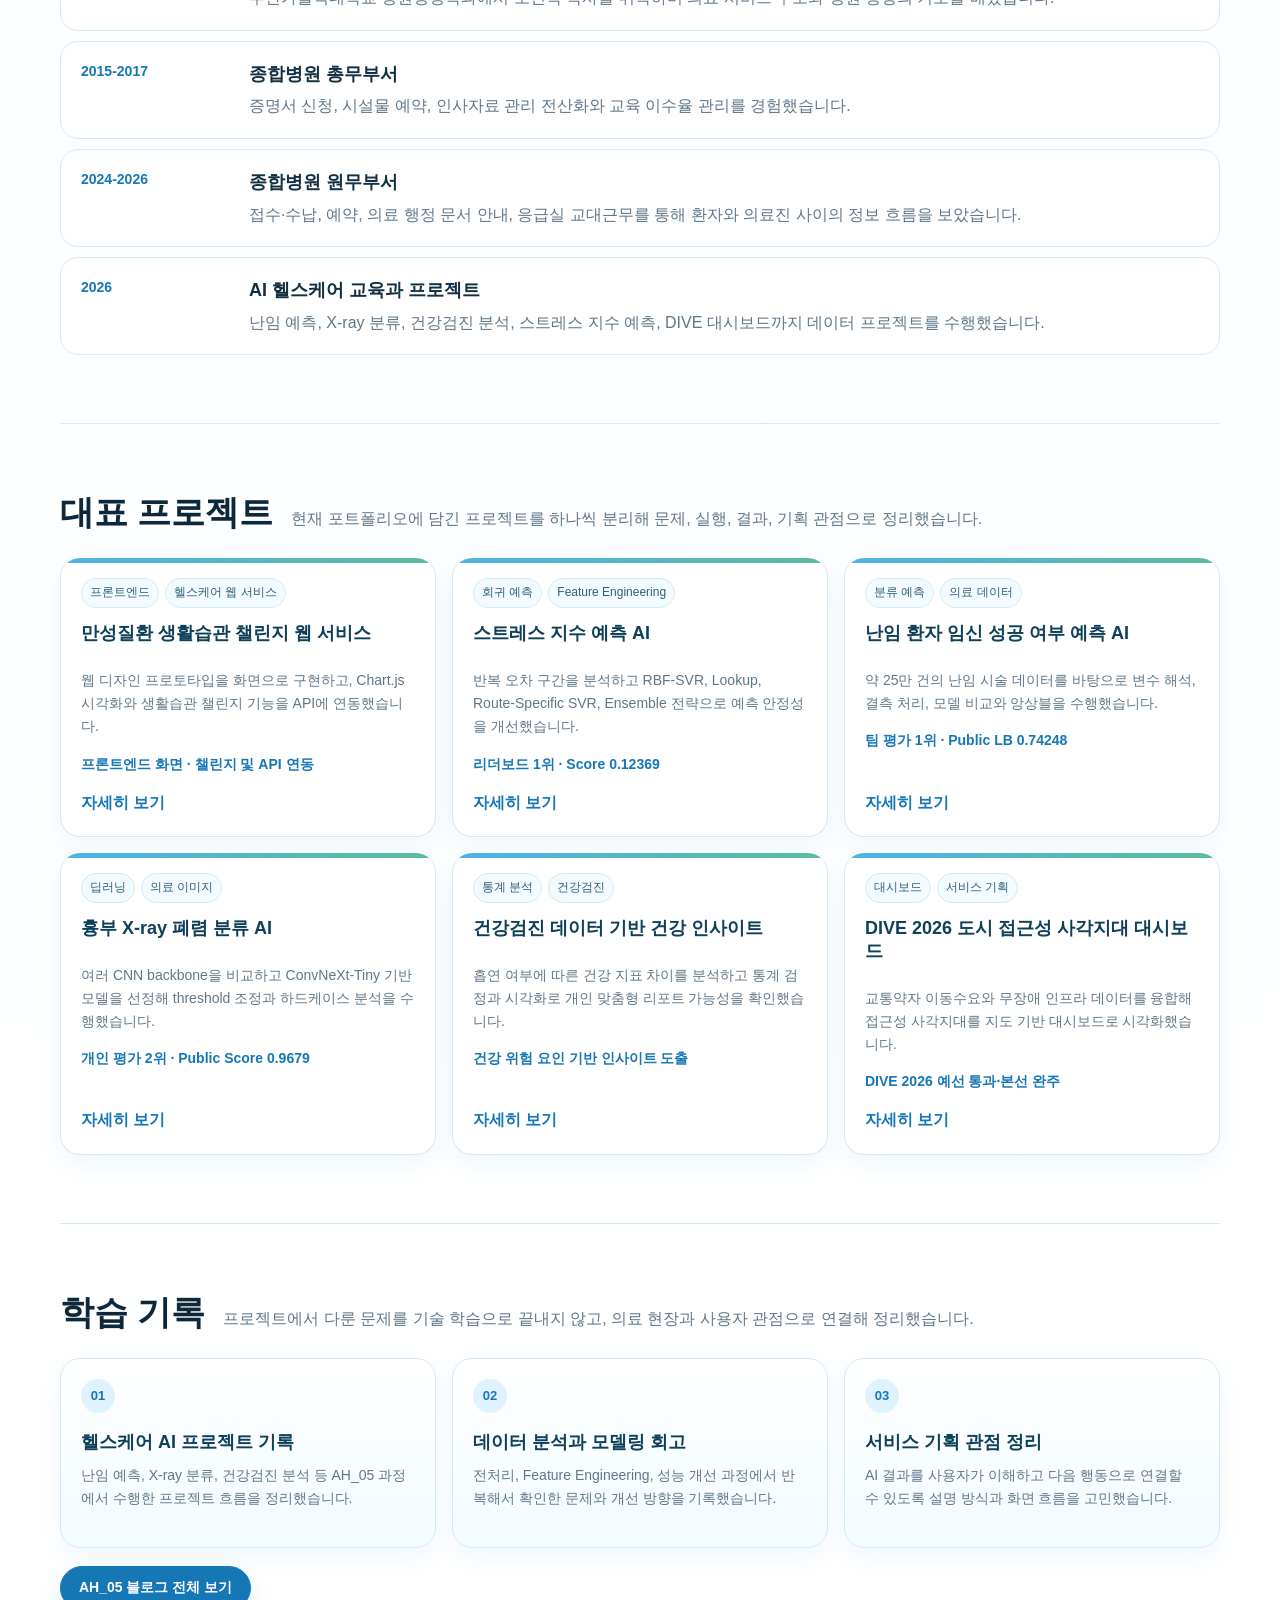
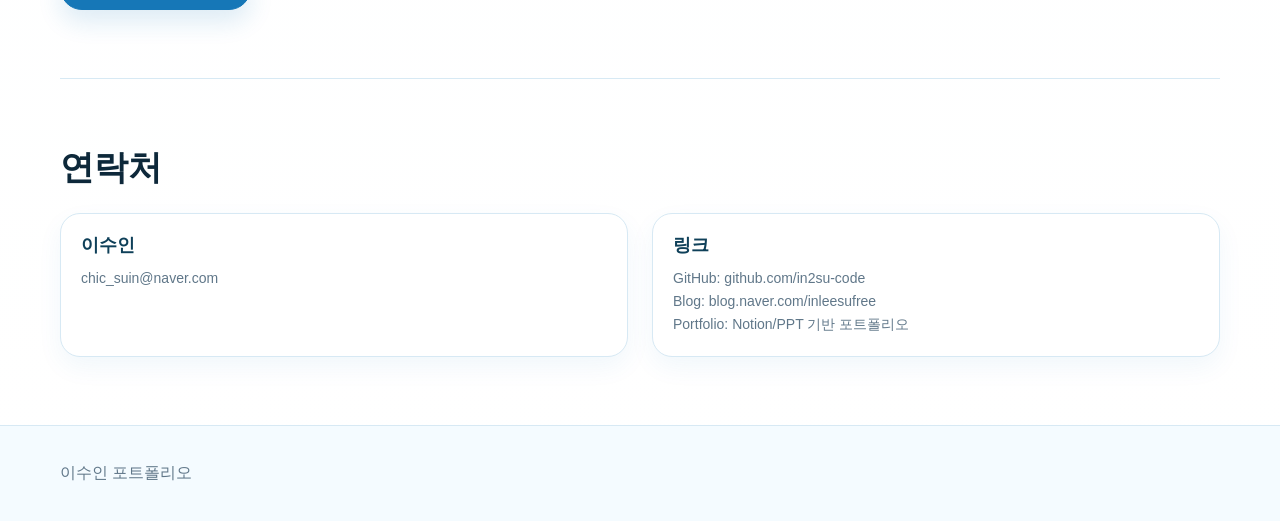
==== commit 0235a6b9: "Update index.html" ====
--- a/index.html
+++ b/index.html
@@ -91,8 +91,8 @@
             <span>흉부 X-ray 폐렴 분류 AI 딥러닝 파트 개인 평가</span>
           </div>
           <div class="metric">
-            <strong>본선</strong>
-            <span>DIVE 2026 예선 통과, 본선 완주 및 수료</span>
+            <strong>참여</strong>
+            <span>DIVE 2026 글로벌 데이터 해커톤 수료<br>OpenAI DevDay Exchange 2026: 서울</span>
           </div>
         </div>
       </section>
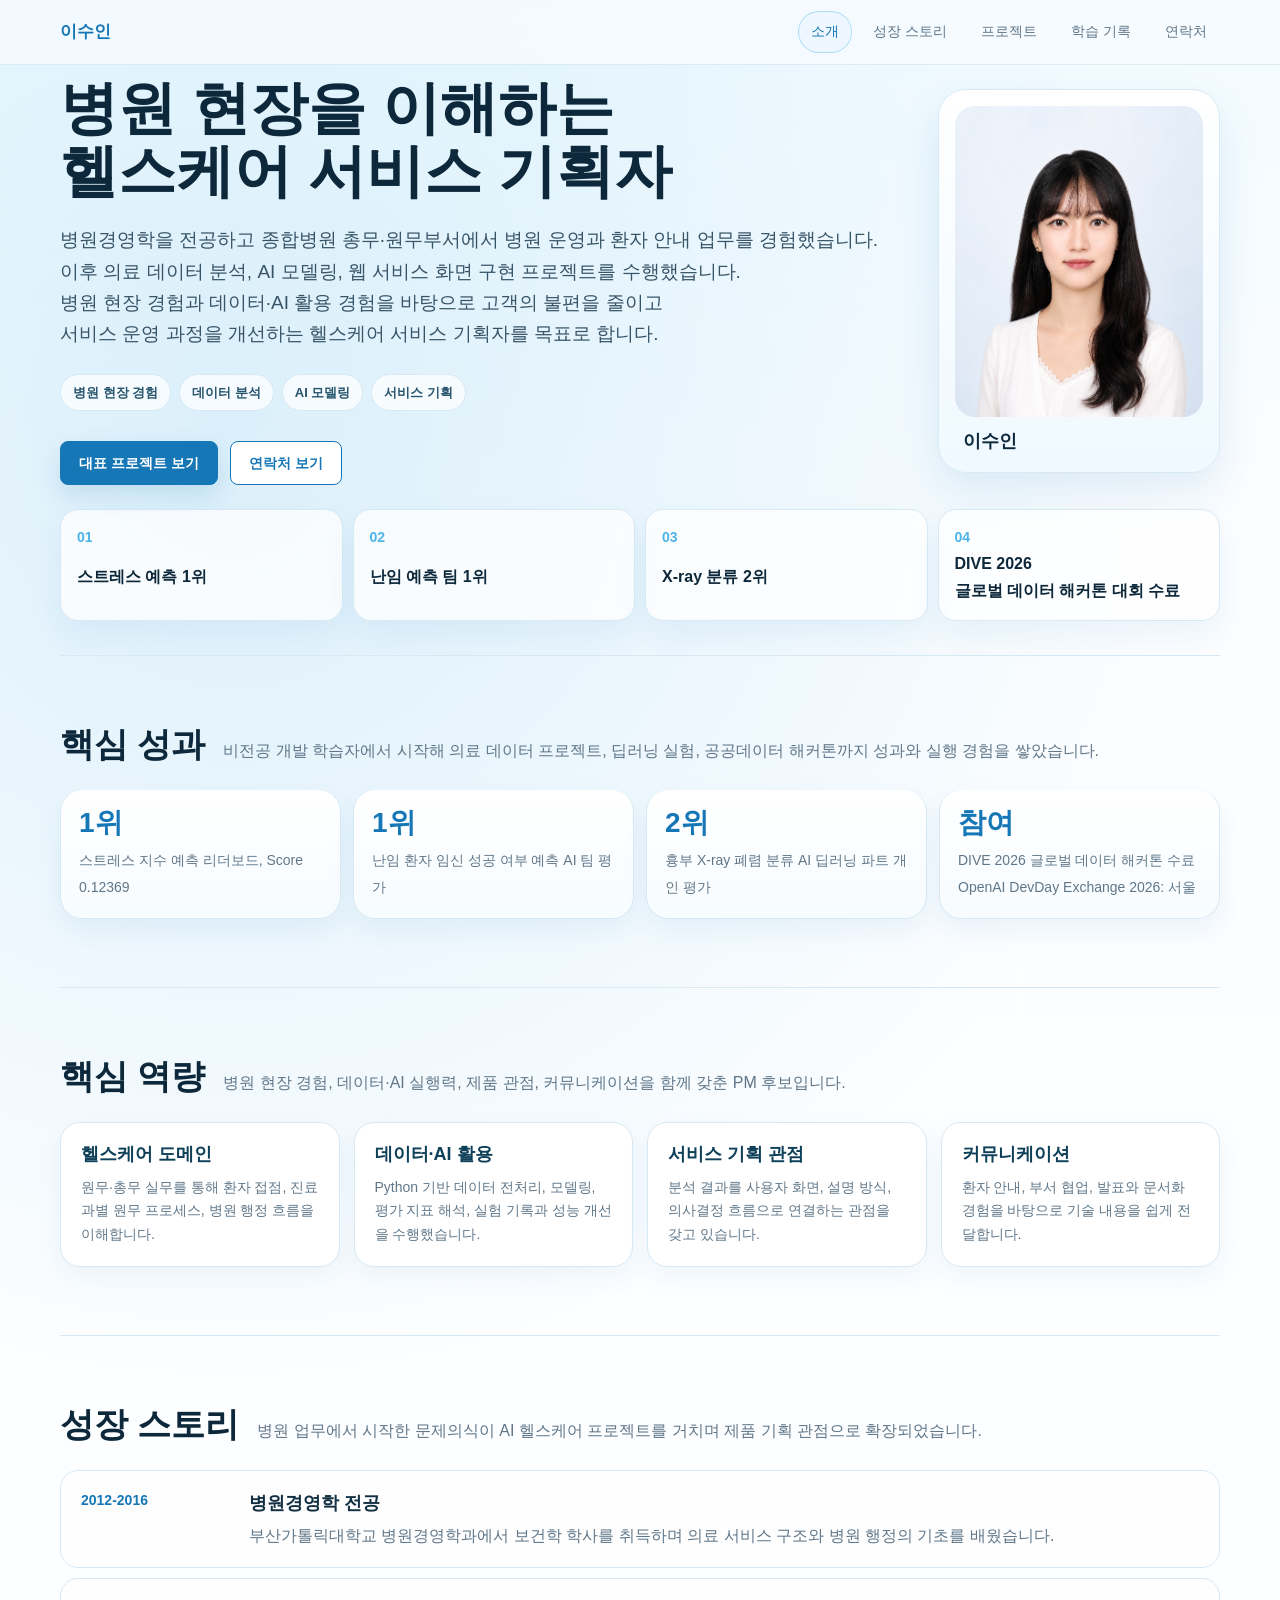
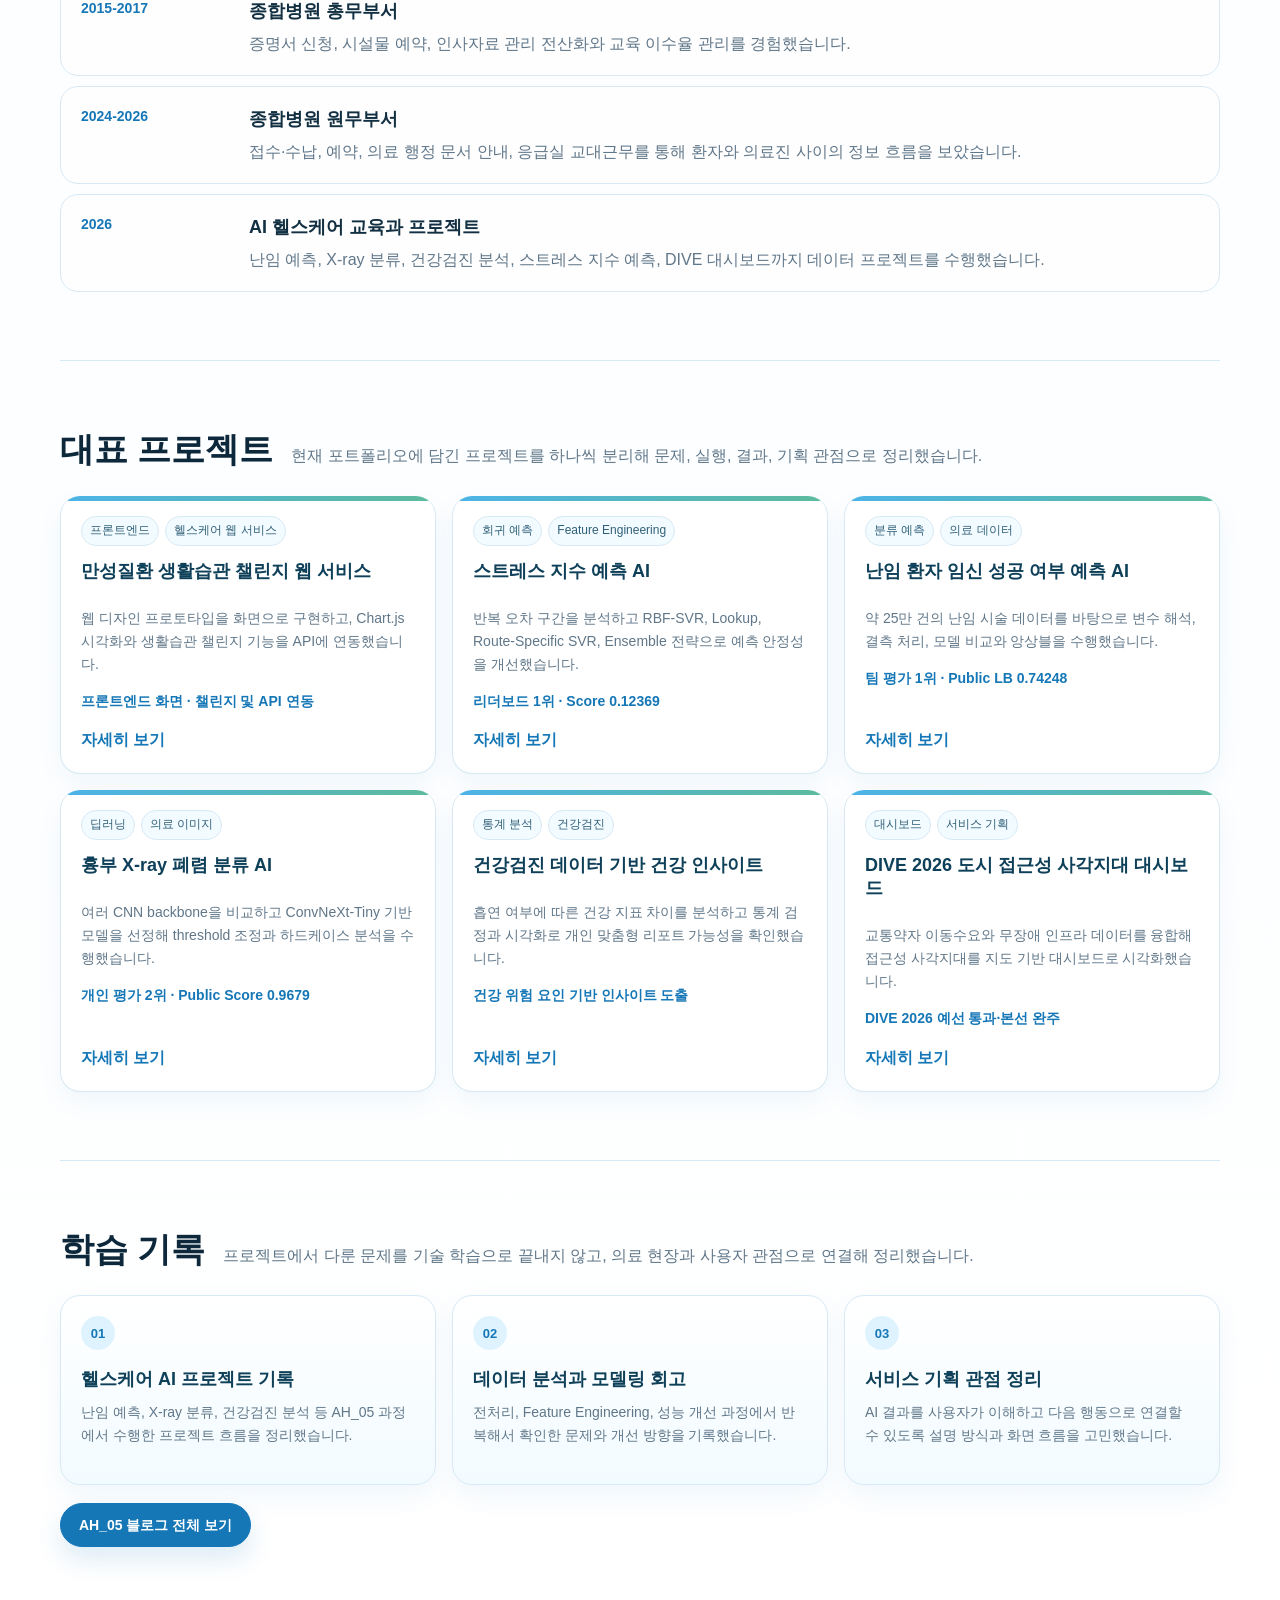
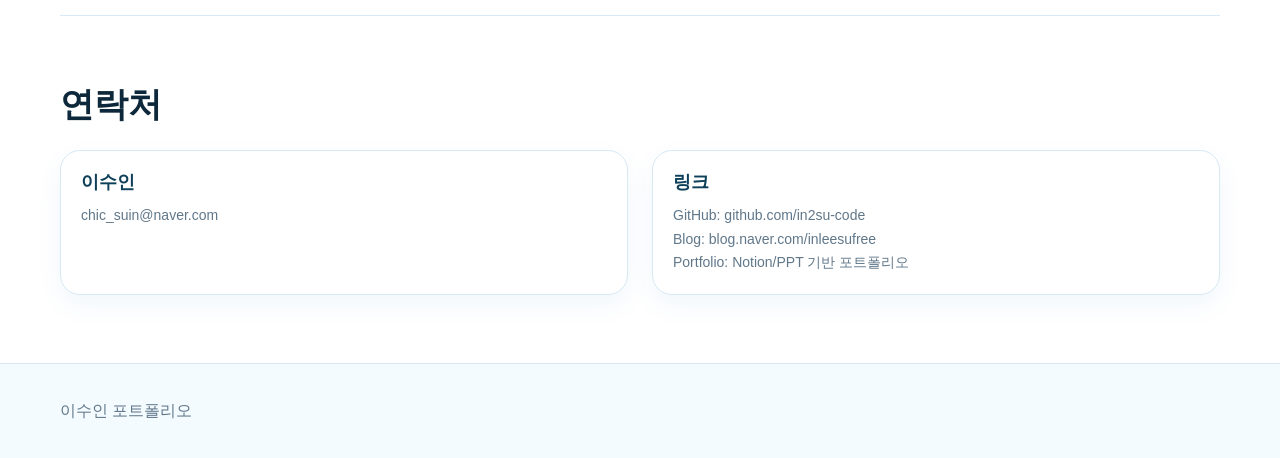
==== commit cff184f8: "Update index.html" ====
--- a/index.html
+++ b/index.html
@@ -4,7 +4,7 @@
     <meta charset="utf-8">
     <meta name="viewport" content="width=device-width, initial-scale=1">
     <title>이수인 포트폴리오</title>
-    <link rel="stylesheet" href="styles.css?v=20261016-align">
+    <link rel="stylesheet" href="styles.css?v=20261016-align2">
   </head>
   <body>
     <header class="site-header">
--- a/styles.css
+++ b/styles.css
@@ -128,7 +128,7 @@
   margin: 22px 0 0;
   font-size: 19px;
   color: #385568;
-  max-width: 680px;
+  max-width: none;
 }
 
 .hero-tags {
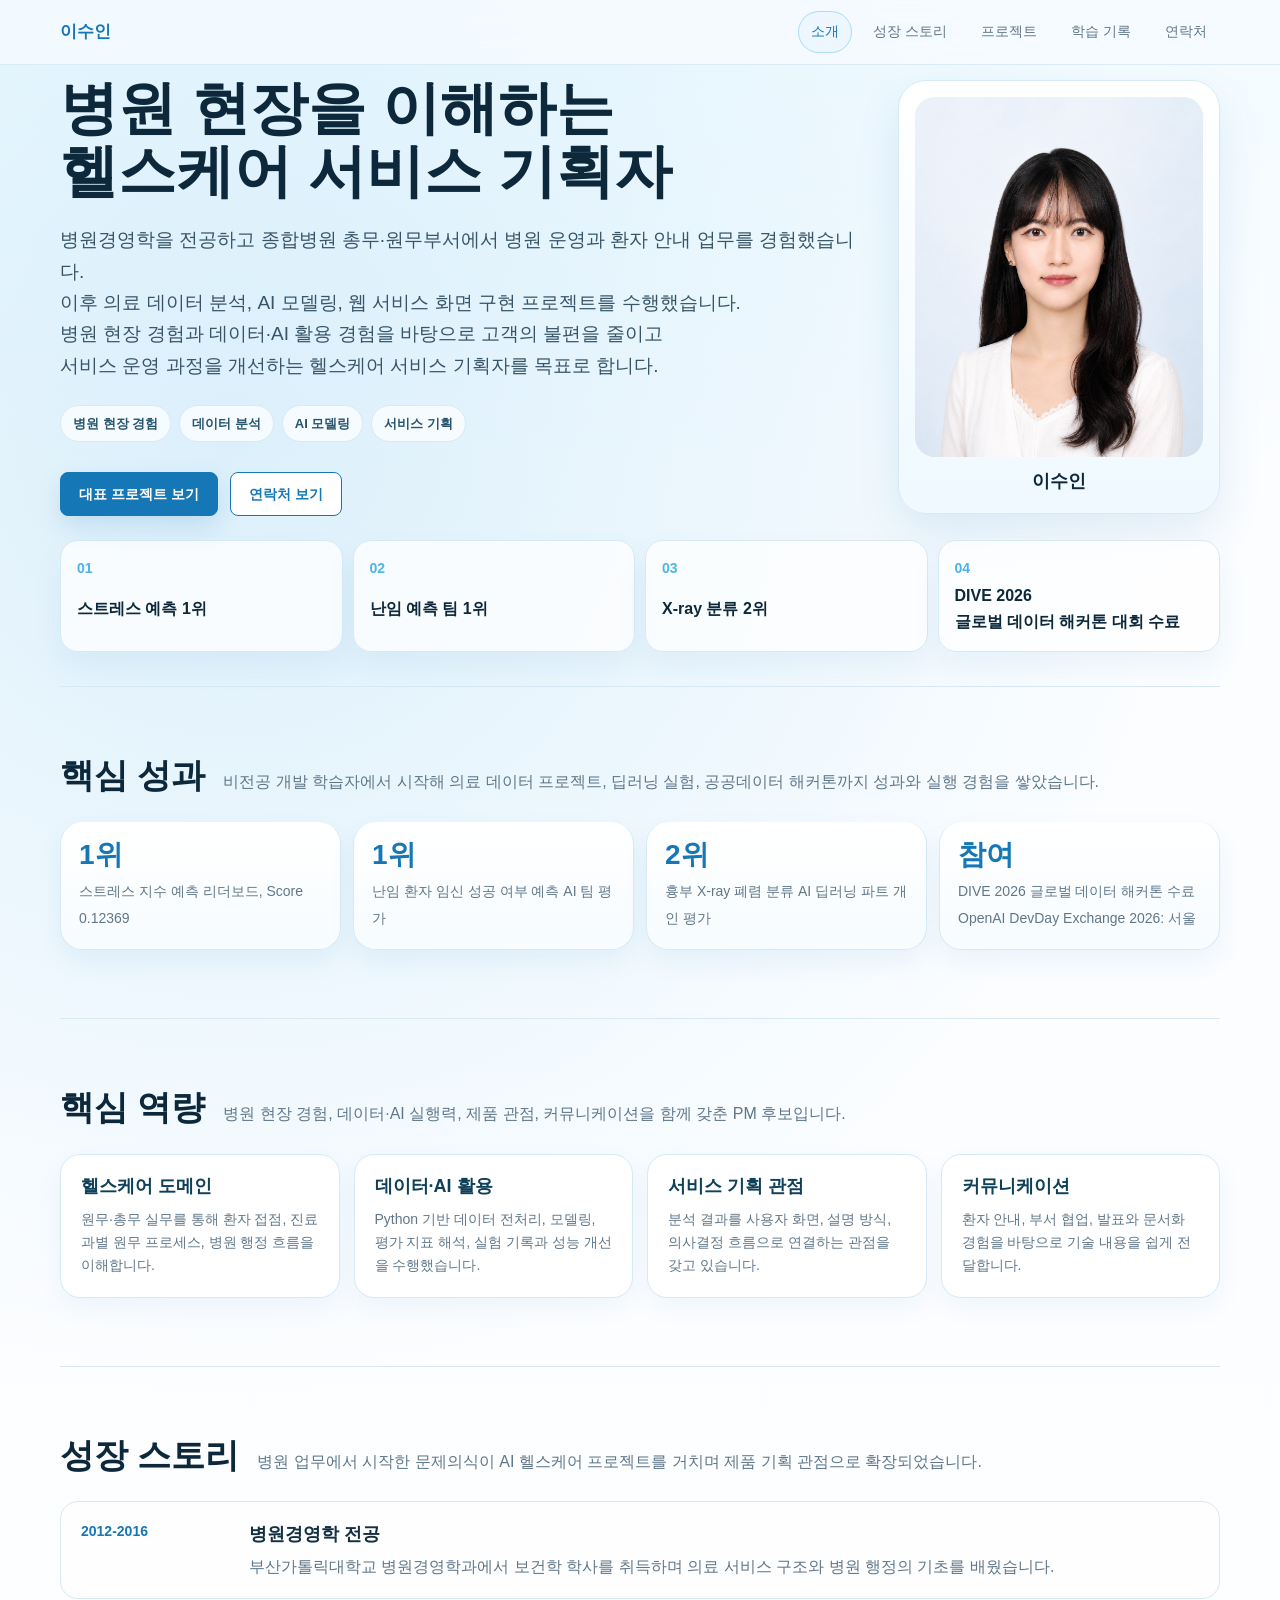
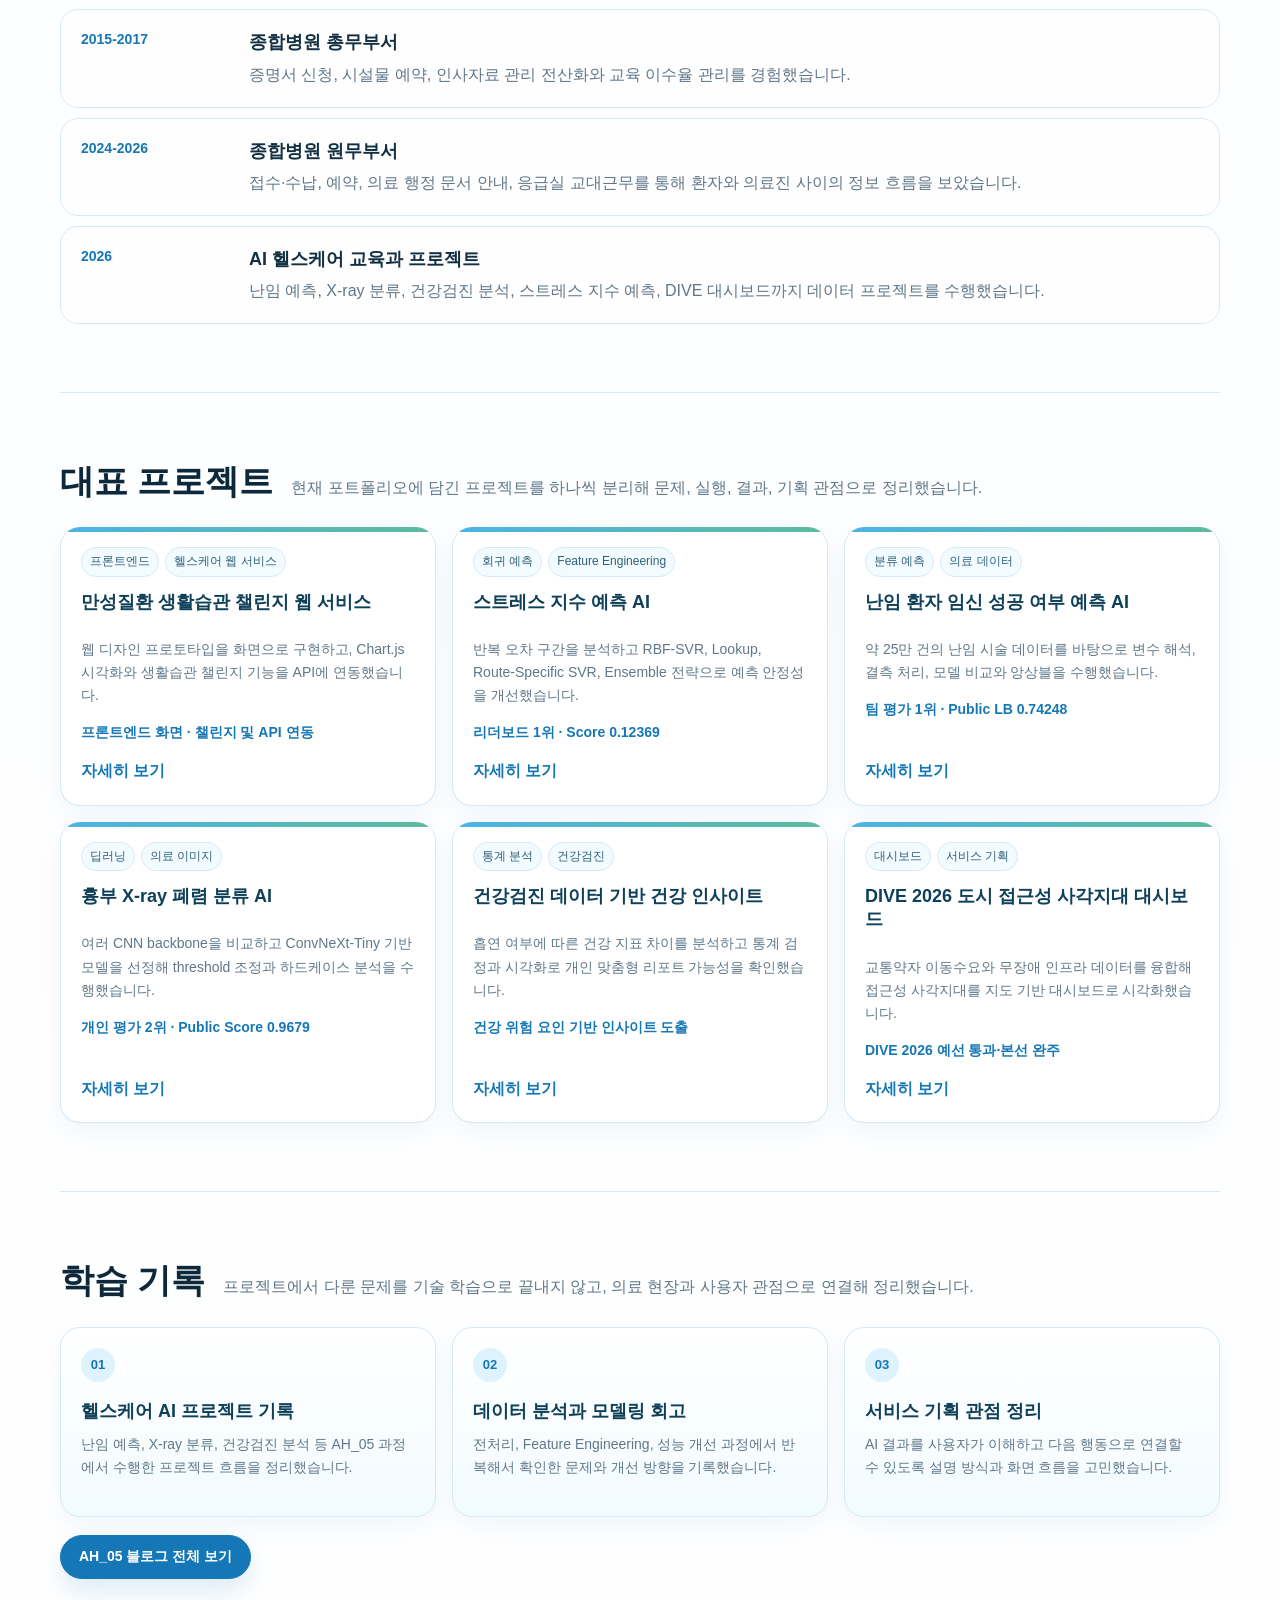
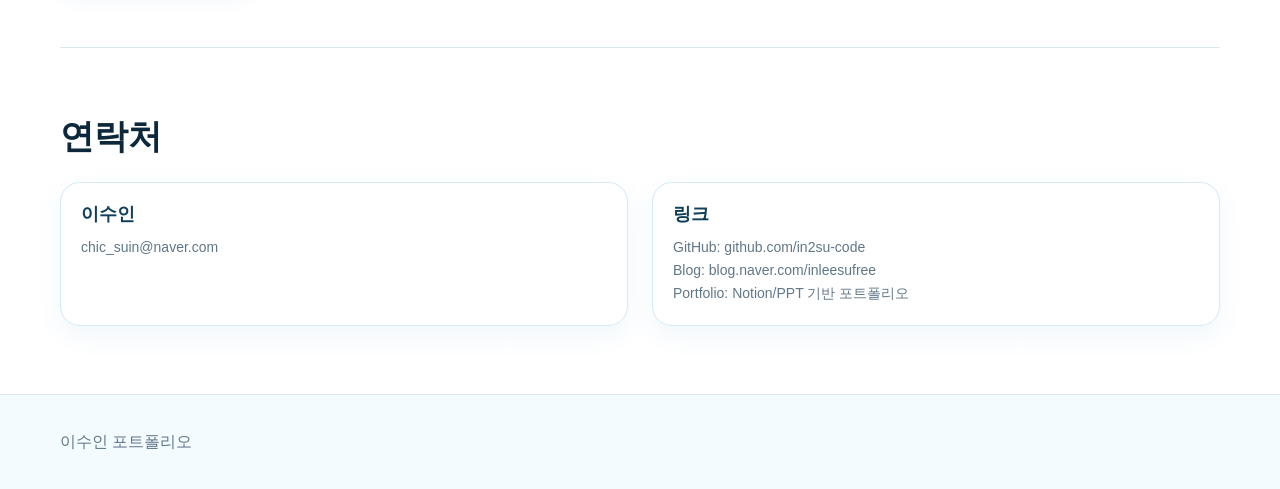
==== commit f8acce61: "Update index.html" ====
--- a/index.html
+++ b/index.html
@@ -4,7 +4,7 @@
     <meta charset="utf-8">
     <meta name="viewport" content="width=device-width, initial-scale=1">
     <title>이수인 포트폴리오</title>
-    <link rel="stylesheet" href="styles.css?v=20261016-align2">
+    <link rel="stylesheet" href="styles.css?v=20261016-photo">
   </head>
   <body>
     <header class="site-header">
--- a/styles.css
+++ b/styles.css
@@ -757,3 +757,15 @@
     margin: 0;
   }
 }
+.profile-visual figcaption {
+  text-align: center;
+}
+@media (min-width: 921px) {
+  .hero-content {
+    padding-right: 72px;
+  }
+  .hero .profile-visual {
+    width: calc(100% + 40px);
+    justify-self: end;
+  }
+}
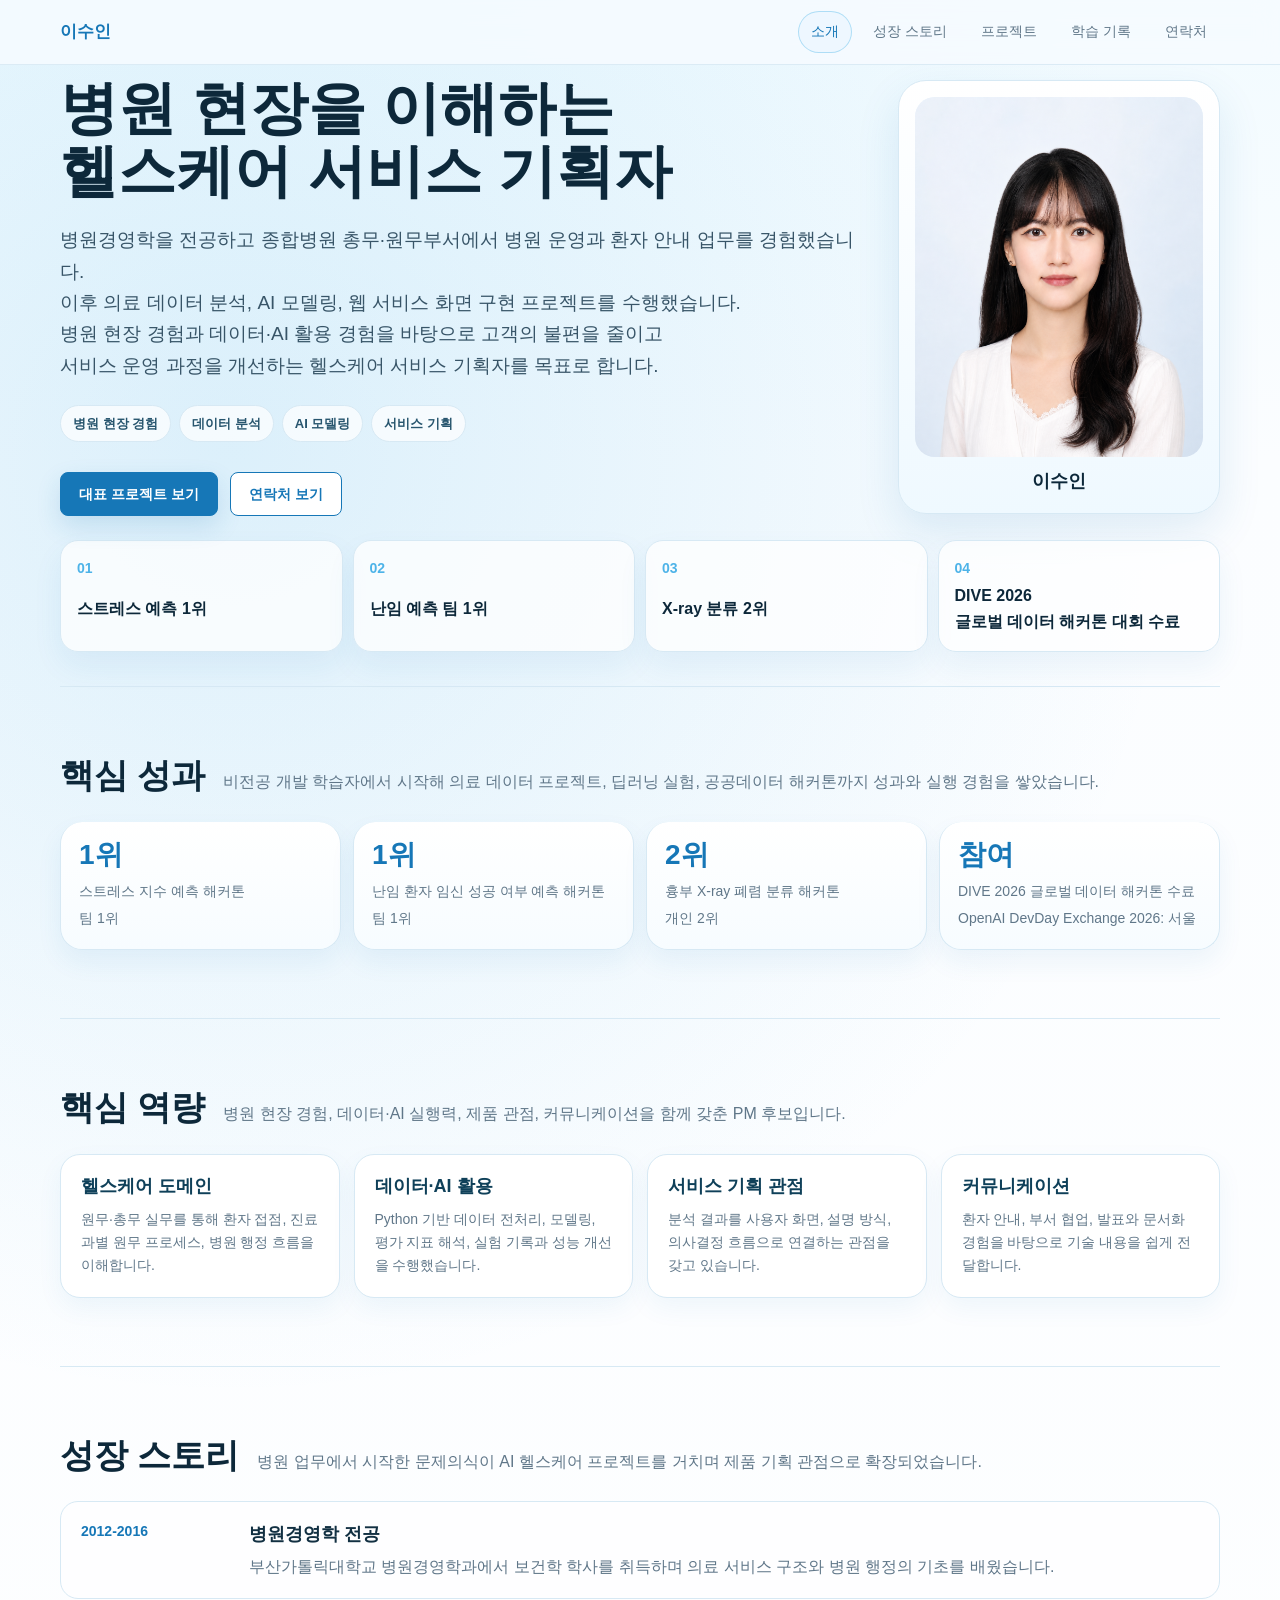
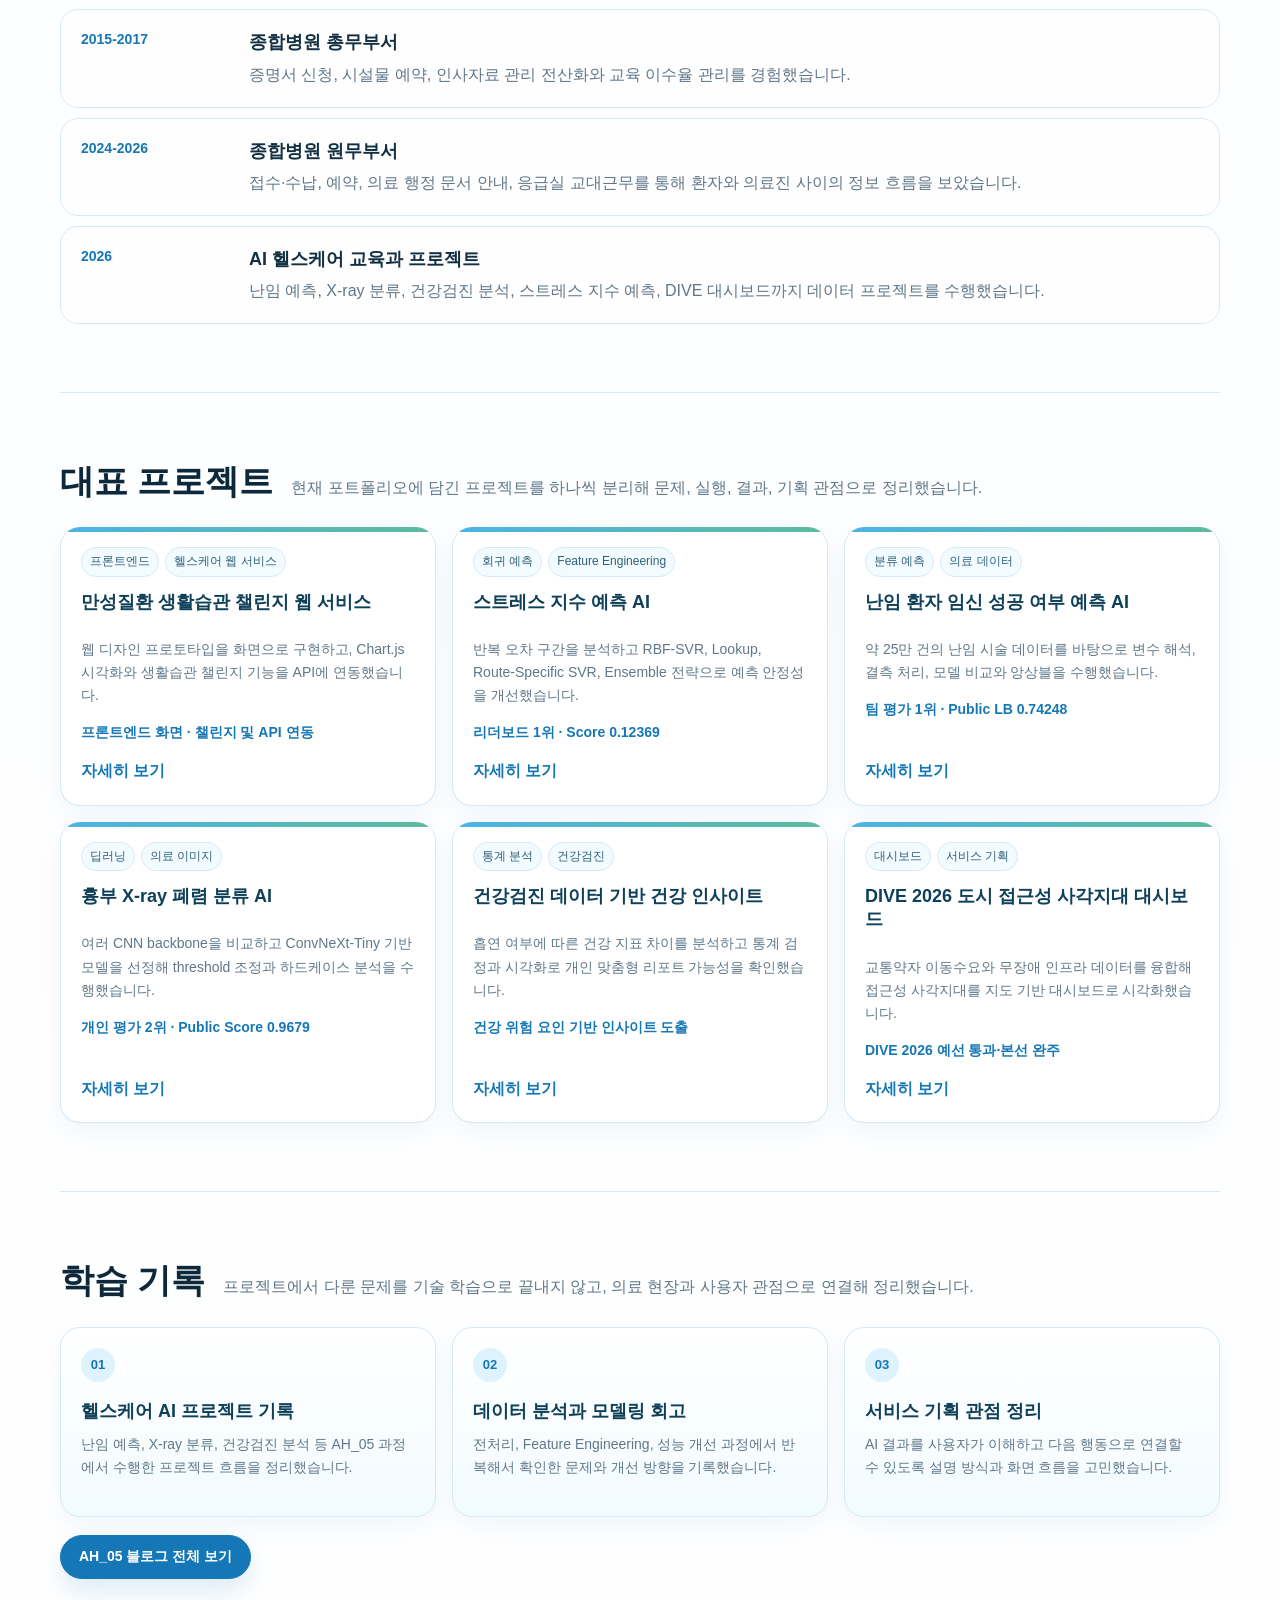
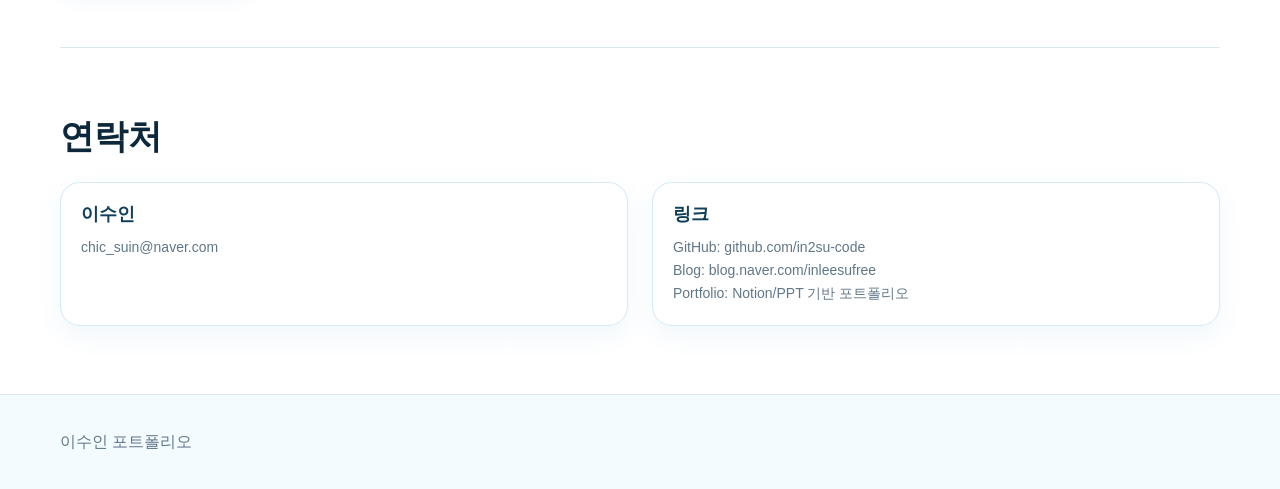
==== commit 9b701d25: "Update index.html" ====
--- a/index.html
+++ b/index.html
@@ -80,15 +80,15 @@
         <div class="metric-grid">
           <div class="metric">
             <strong>1위</strong>
-            <span>스트레스 지수 예측 리더보드, Score 0.12369</span>
+            <span>스트레스 지수 예측 해커톤<br>팀 1위</span>
           </div>
           <div class="metric">
             <strong>1위</strong>
-            <span>난임 환자 임신 성공 여부 예측 AI 팀 평가</span>
+            <span>난임 환자 임신 성공 여부 예측 해커톤<br>팀 1위</span>
           </div>
           <div class="metric">
             <strong>2위</strong>
-            <span>흉부 X-ray 폐렴 분류 AI 딥러닝 파트 개인 평가</span>
+            <span>흉부 X-ray 폐렴 분류 해커톤<br>개인 2위</span>
           </div>
           <div class="metric">
             <strong>참여</strong>
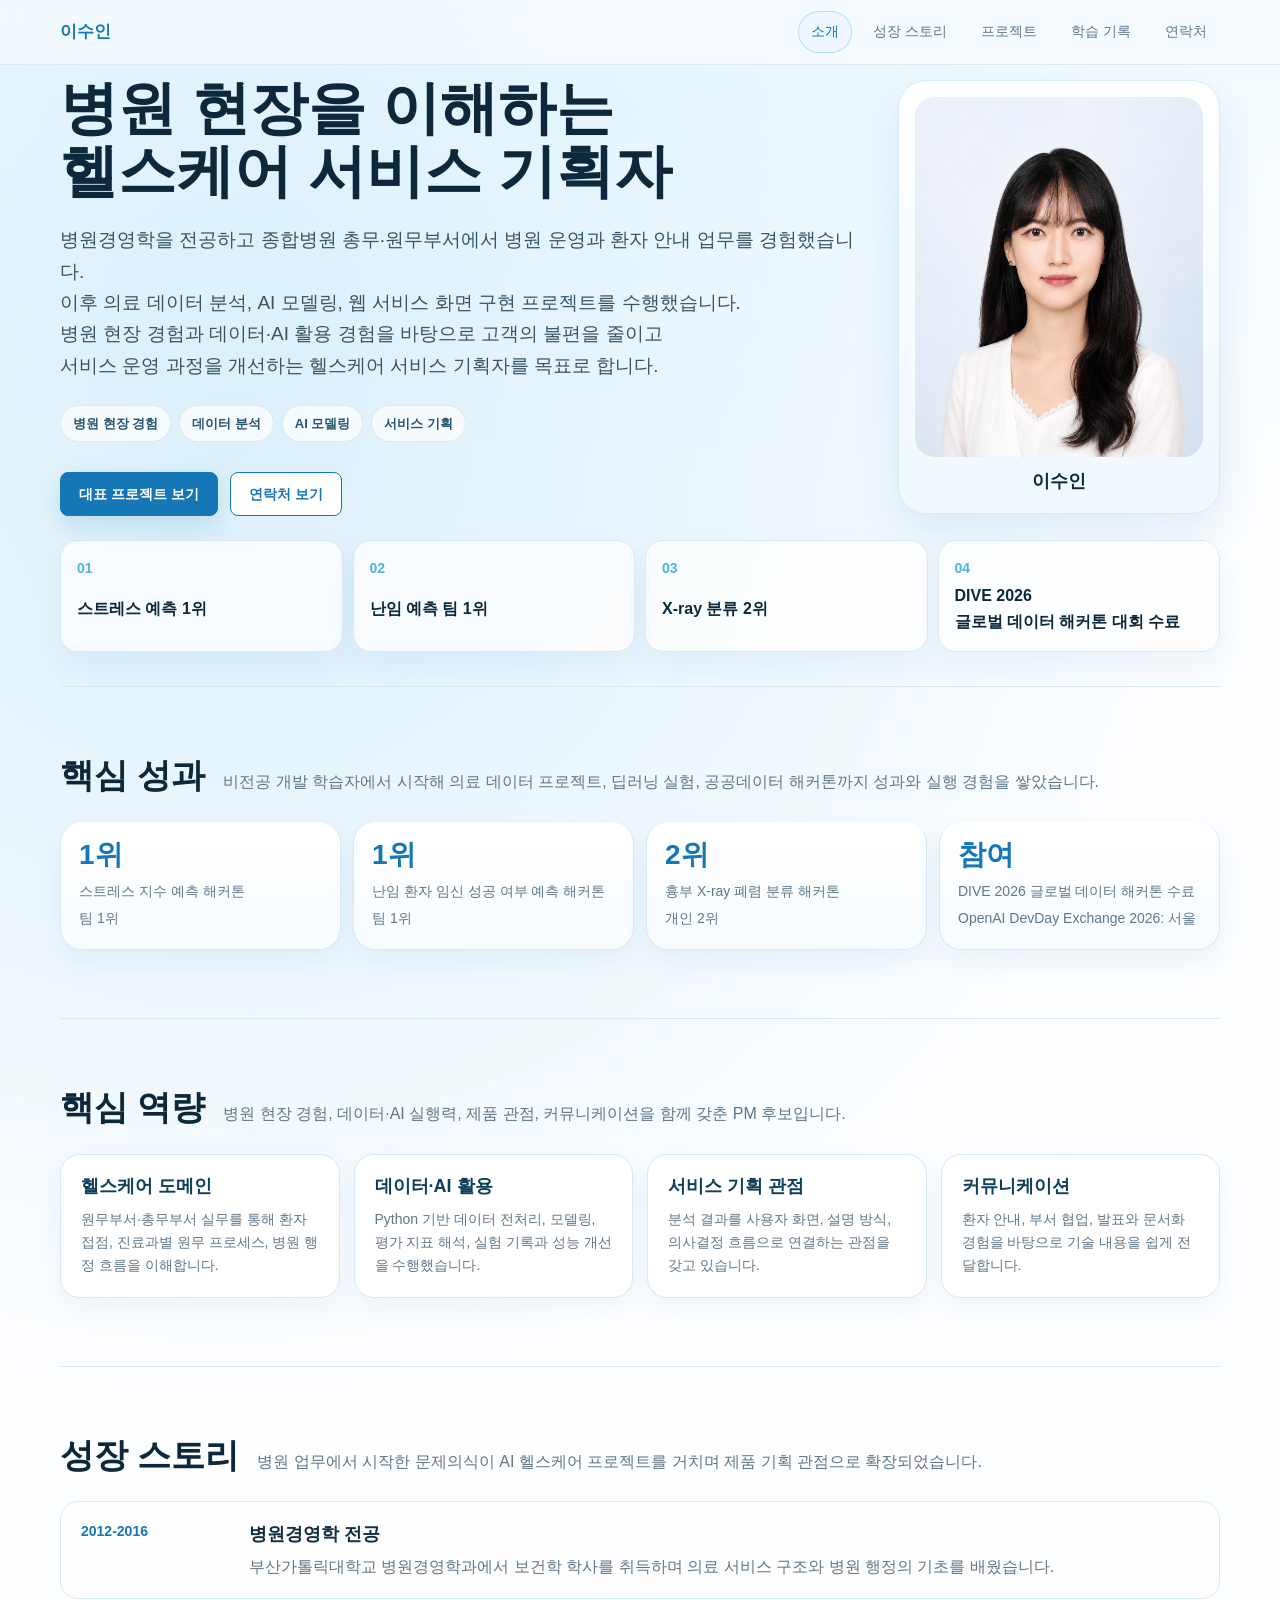
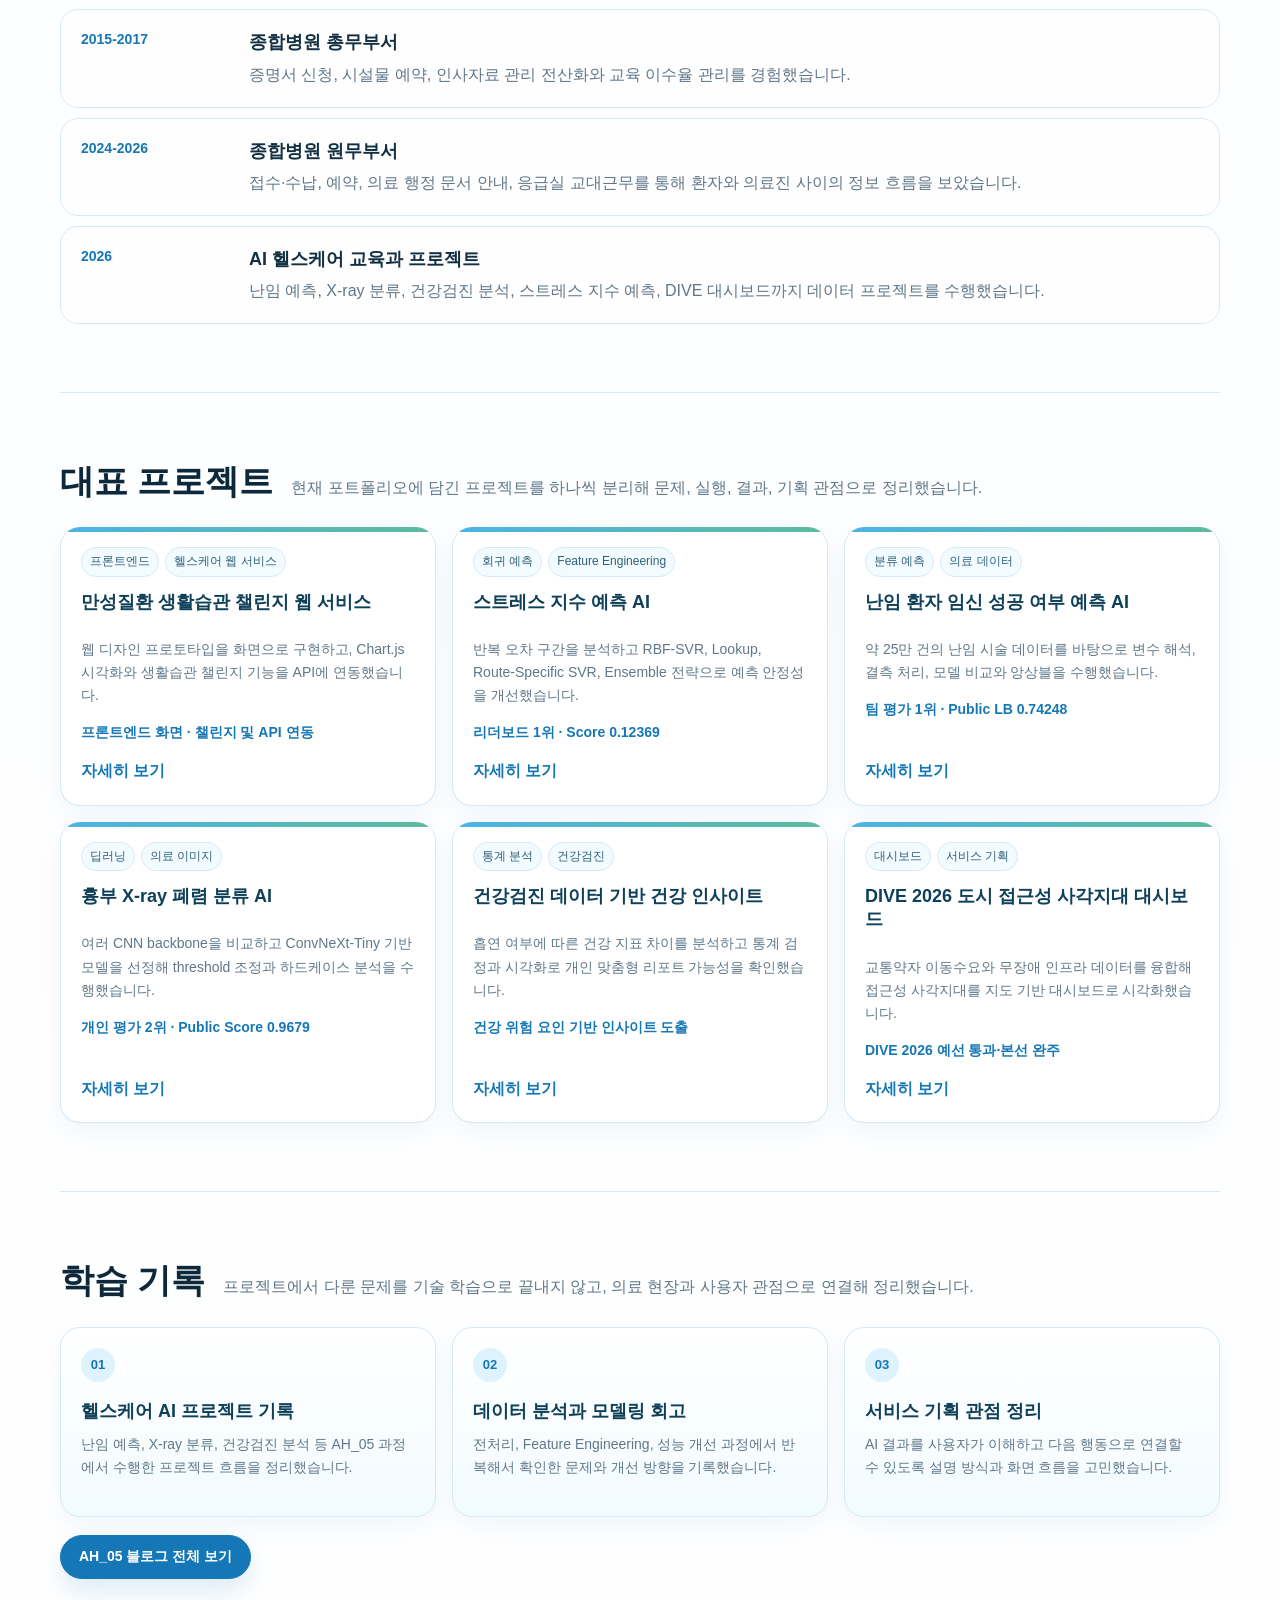
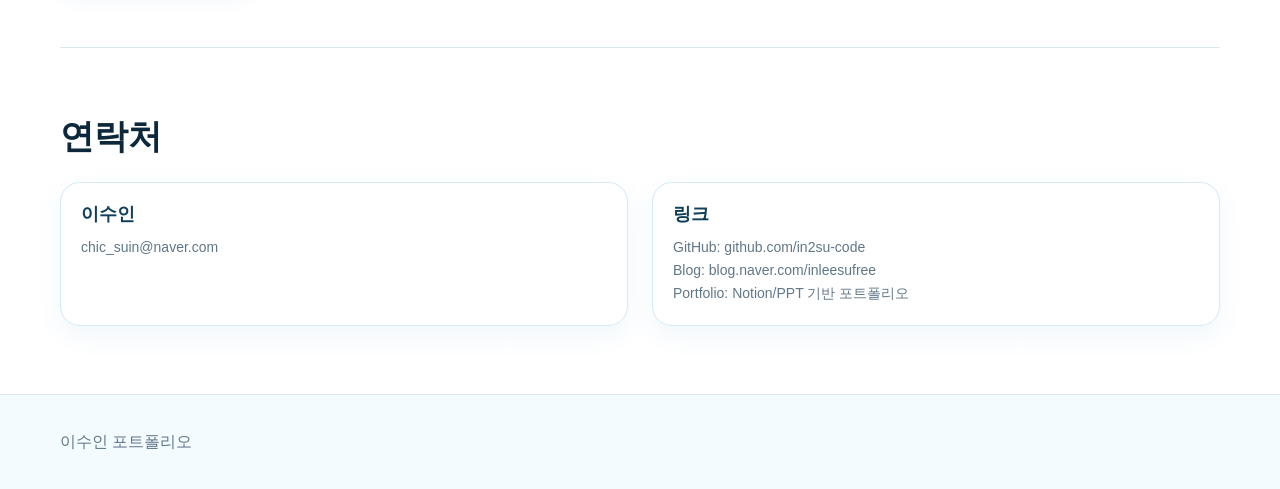
==== commit b280b883: "Update index.html" ====
--- a/index.html
+++ b/index.html
@@ -107,7 +107,7 @@
         <div class="competency-grid">
           <article class="competency">
             <h3>헬스케어 도메인</h3>
-            <p>원무·총무 실무를 통해 환자 접점, 진료과별 원무 프로세스, 병원 행정 흐름을 이해합니다.</p>
+            <p>원무부서·총무부서 실무를 통해 환자 접점, 진료과별 원무 프로세스, 병원 행정 흐름을 이해합니다.</p>
           </article>
           <article class="competency">
             <h3>데이터·AI 활용</h3>
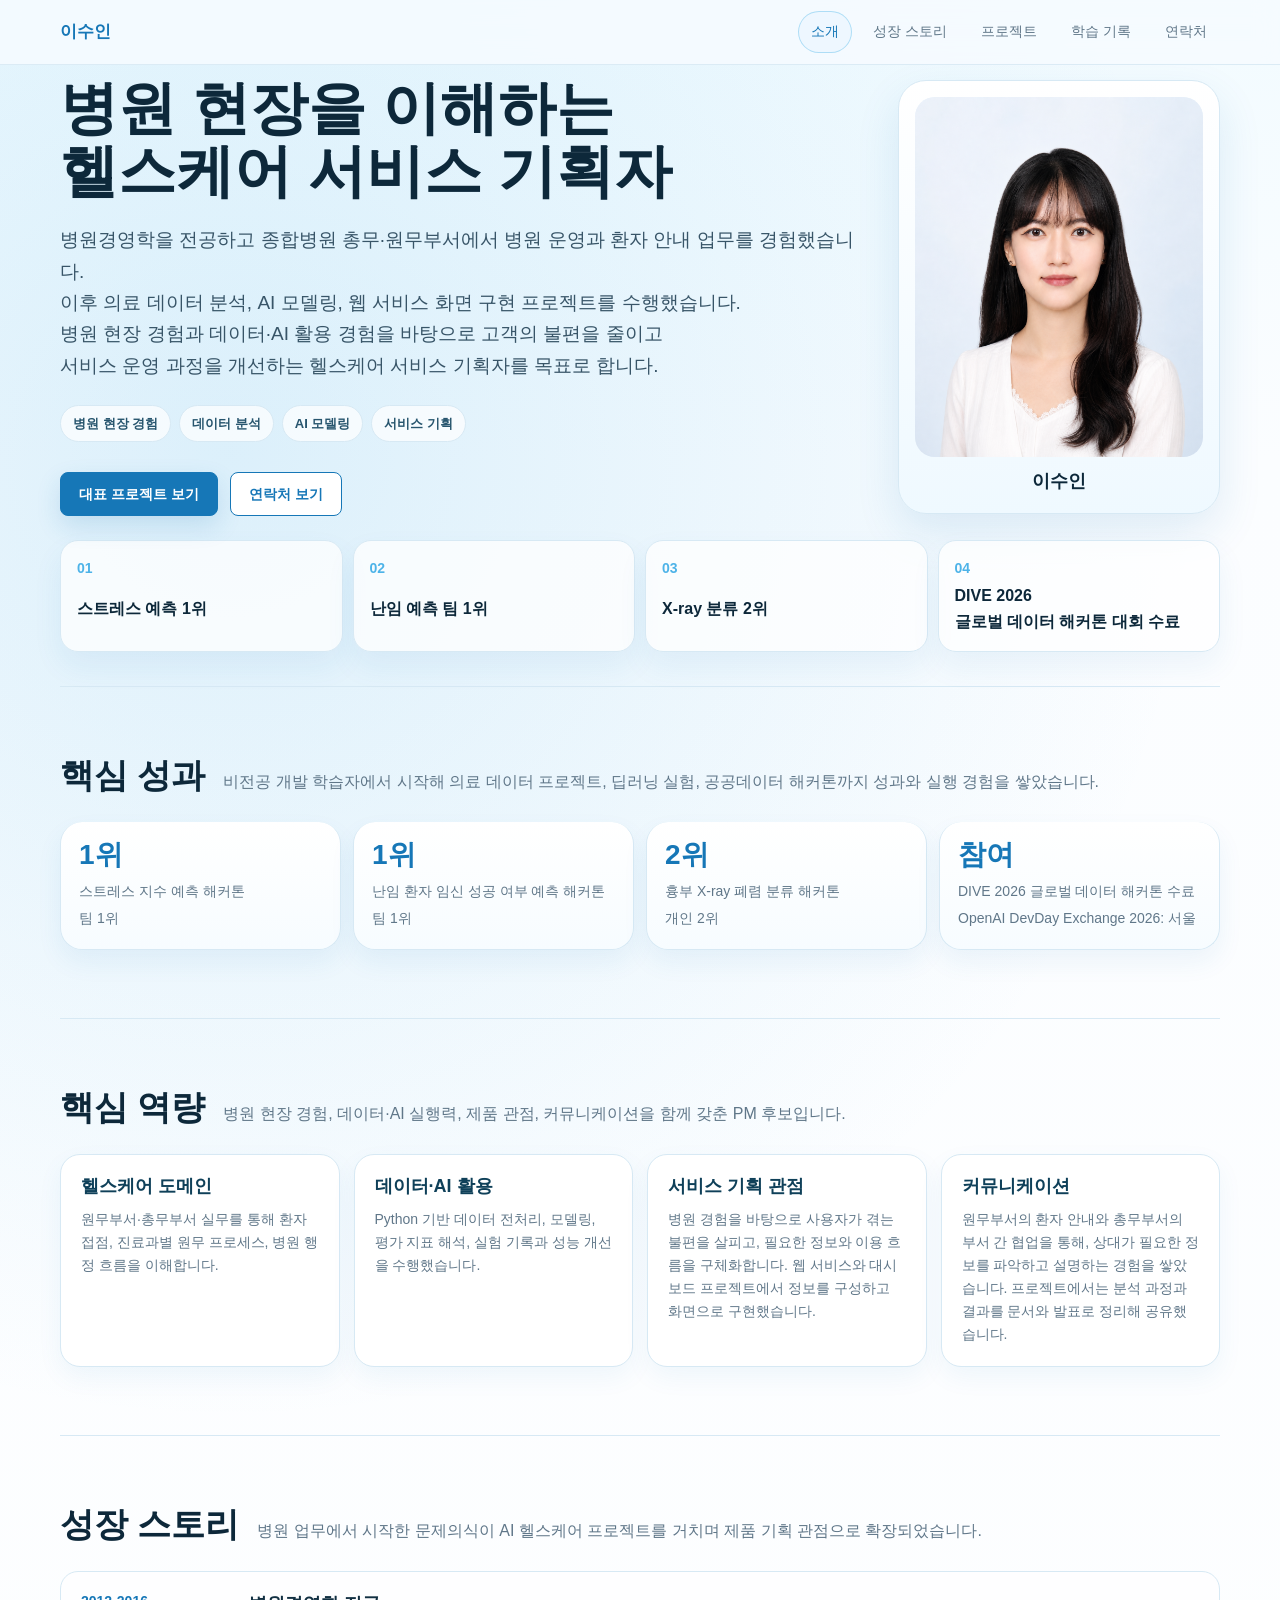
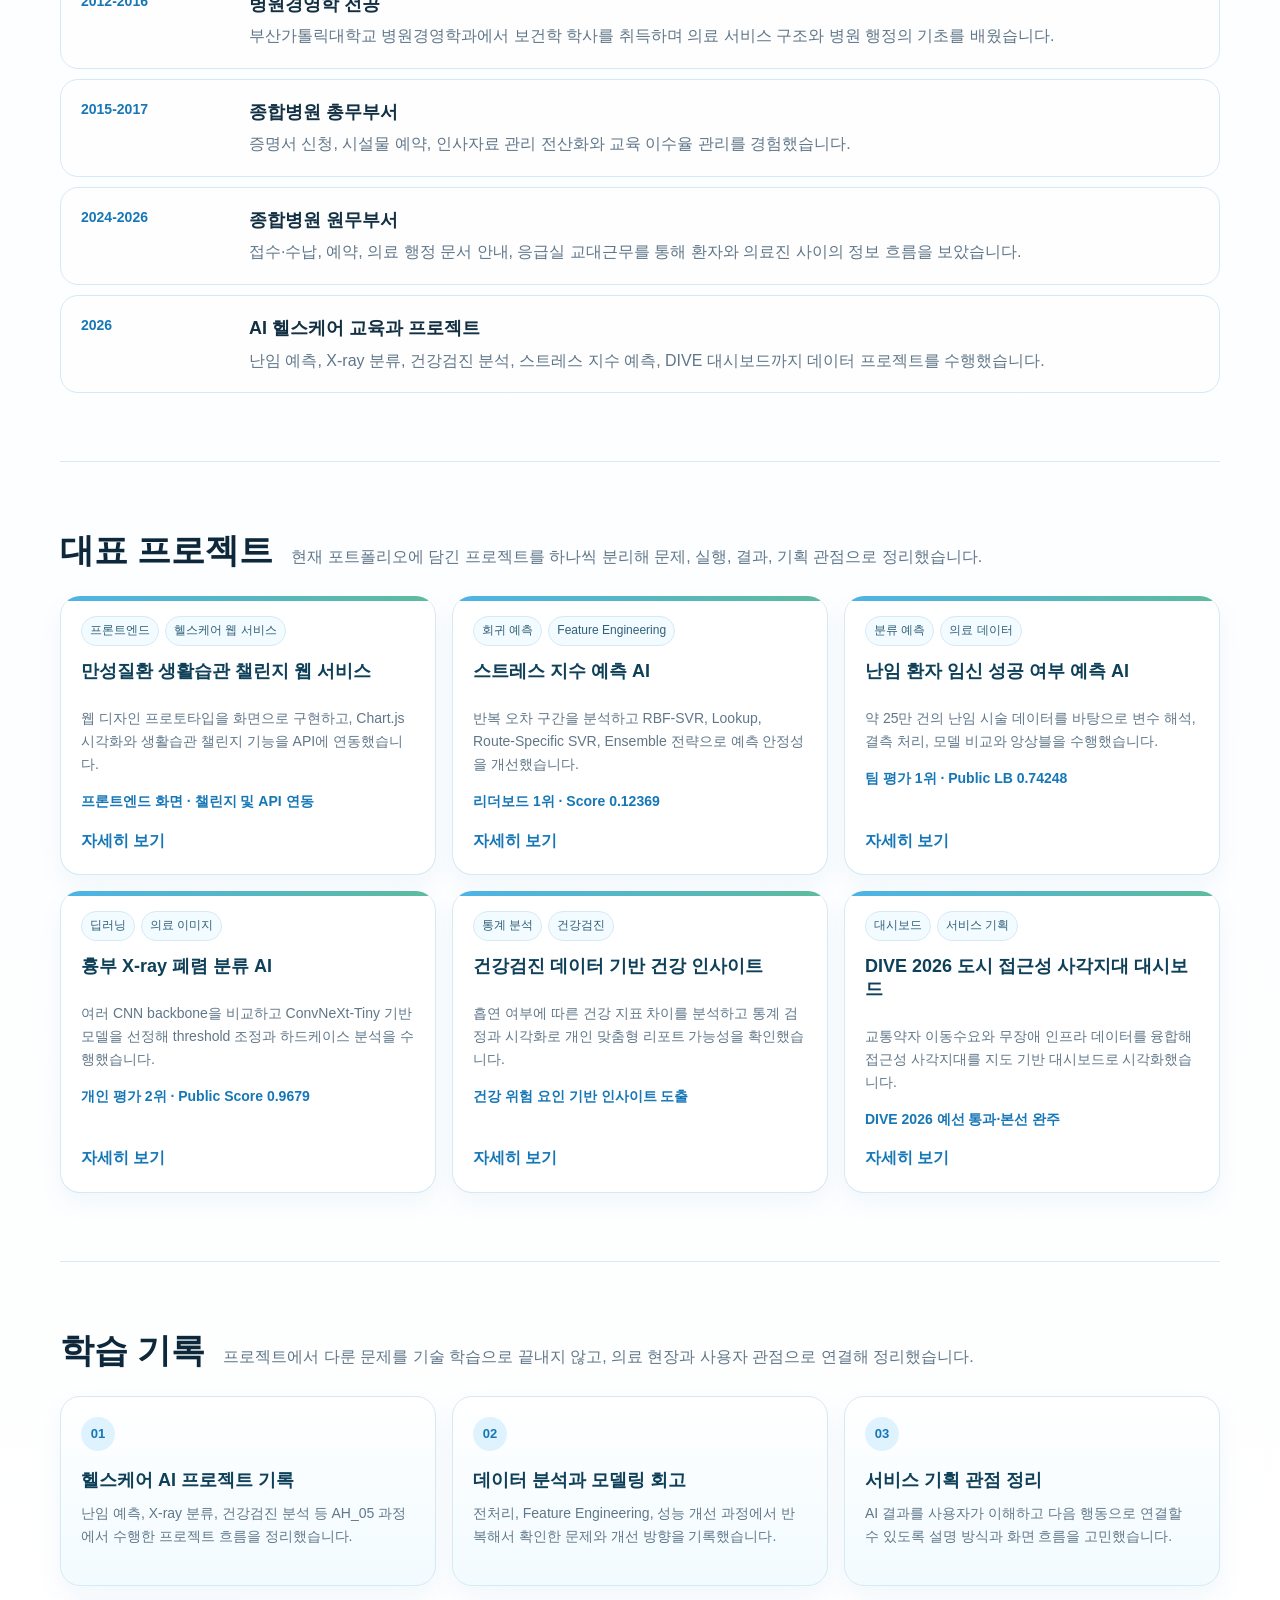
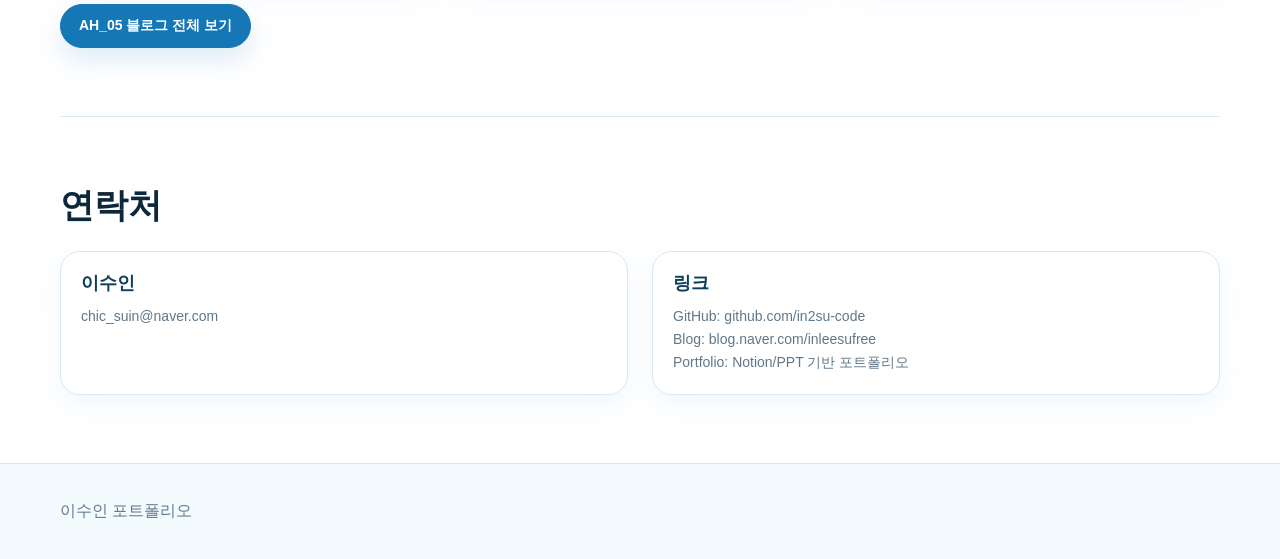
==== commit 70e25c99: "Update index.html" ====
--- a/index.html
+++ b/index.html
@@ -115,11 +115,11 @@
           </article>
           <article class="competency">
             <h3>서비스 기획 관점</h3>
-            <p>분석 결과를 사용자 화면, 설명 방식, 의사결정 흐름으로 연결하는 관점을 갖고 있습니다.</p>
+            <p>병원 경험을 바탕으로 사용자가 겪는 불편을 살피고, 필요한 정보와 이용 흐름을 구체화합니다. 웹 서비스와 대시보드 프로젝트에서 정보를 구성하고 화면으로 구현했습니다.</p>
           </article>
           <article class="competency">
             <h3>커뮤니케이션</h3>
-            <p>환자 안내, 부서 협업, 발표와 문서화 경험을 바탕으로 기술 내용을 쉽게 전달합니다.</p>
+            <p>원무부서의 환자 안내와 총무부서의 부서 간 협업을 통해, 상대가 필요한 정보를 파악하고 설명하는 경험을 쌓았습니다. 프로젝트에서는 분석 과정과 결과를 문서와 발표로 정리해 공유했습니다.</p>
           </article>
         </div>
       </section>
